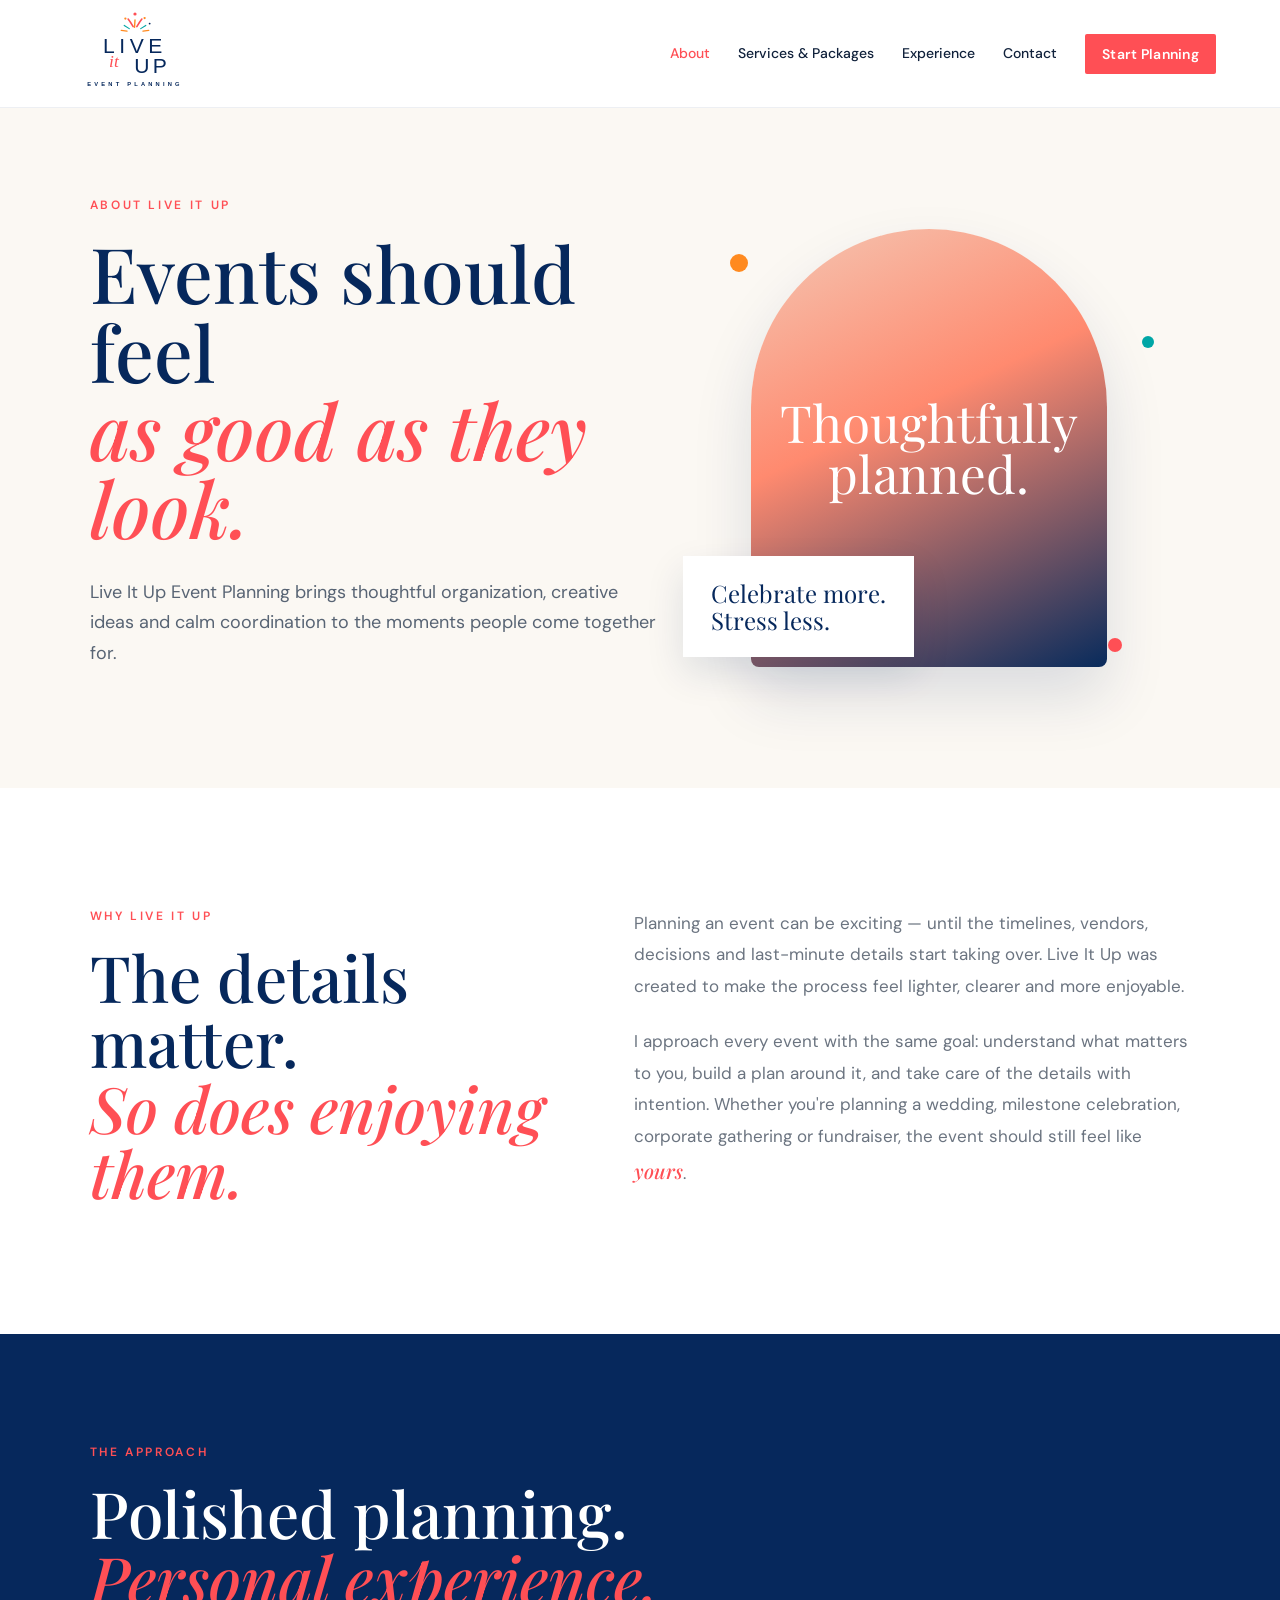
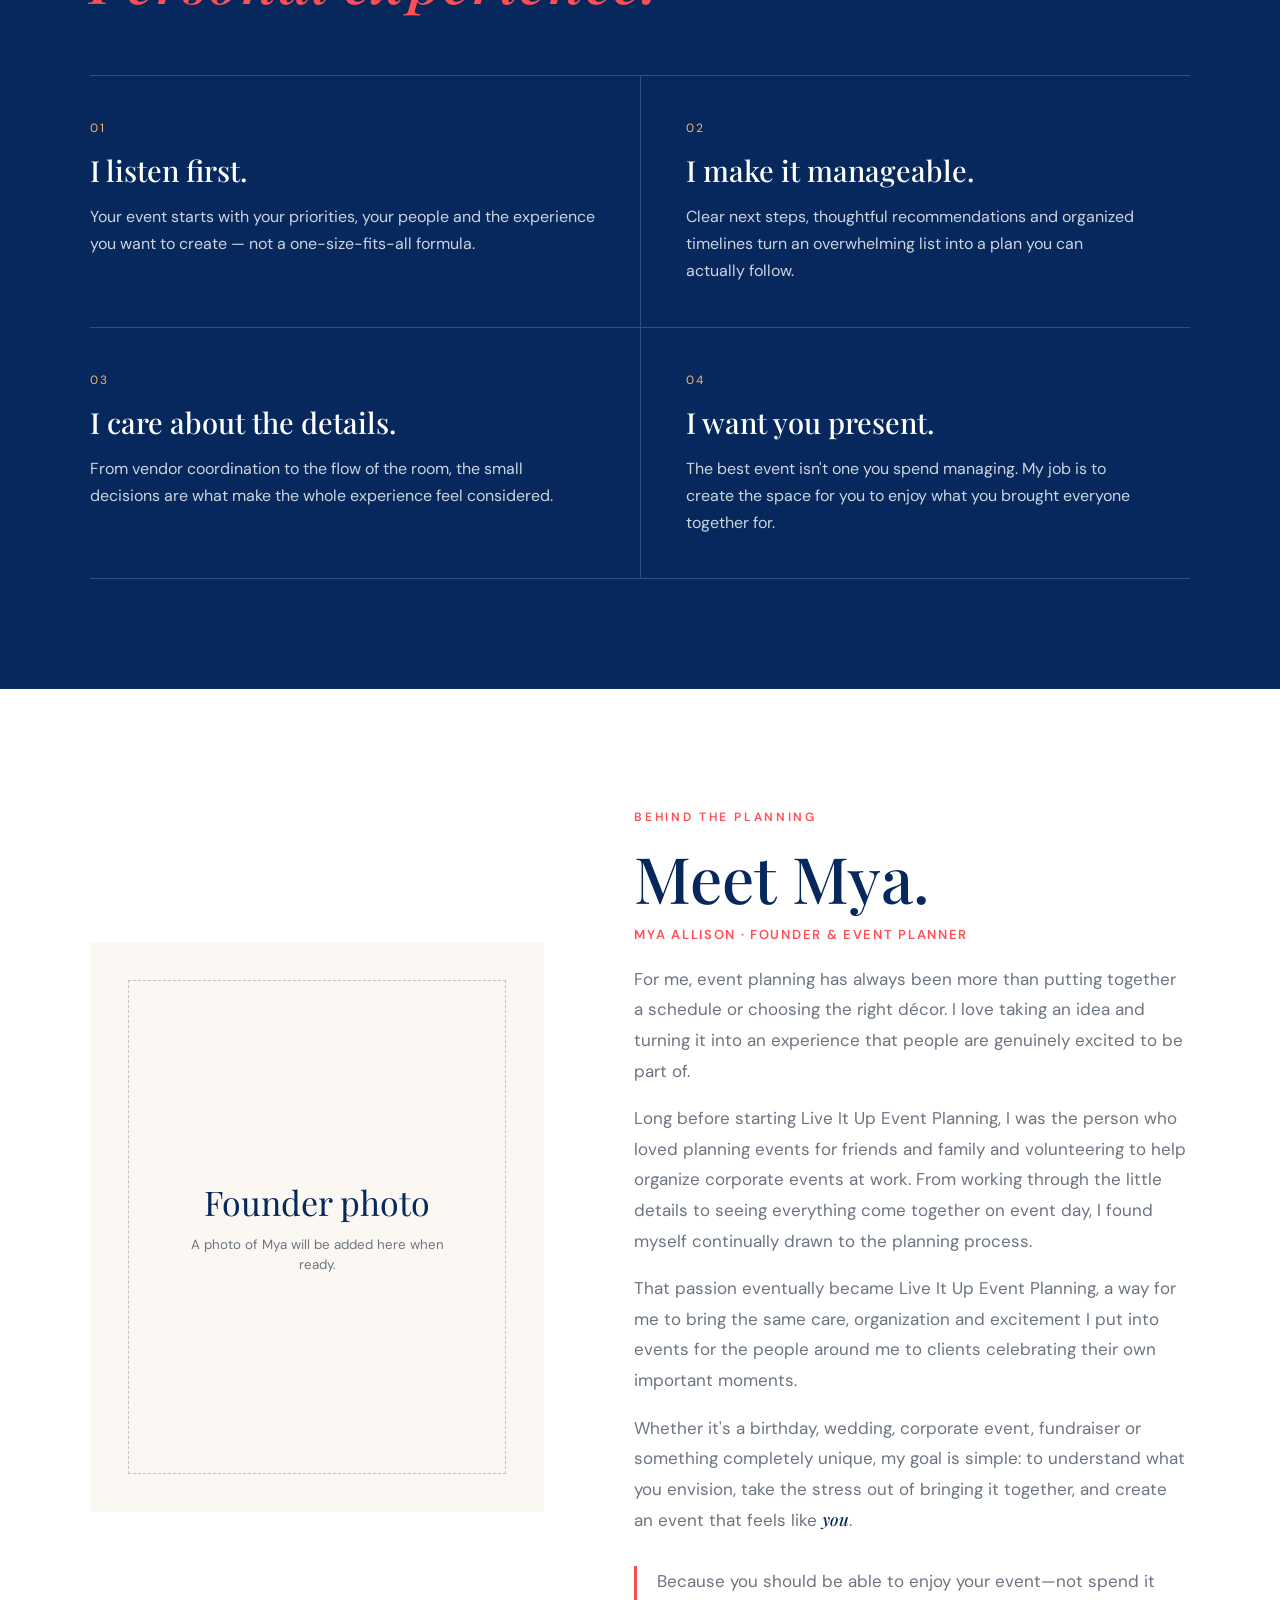
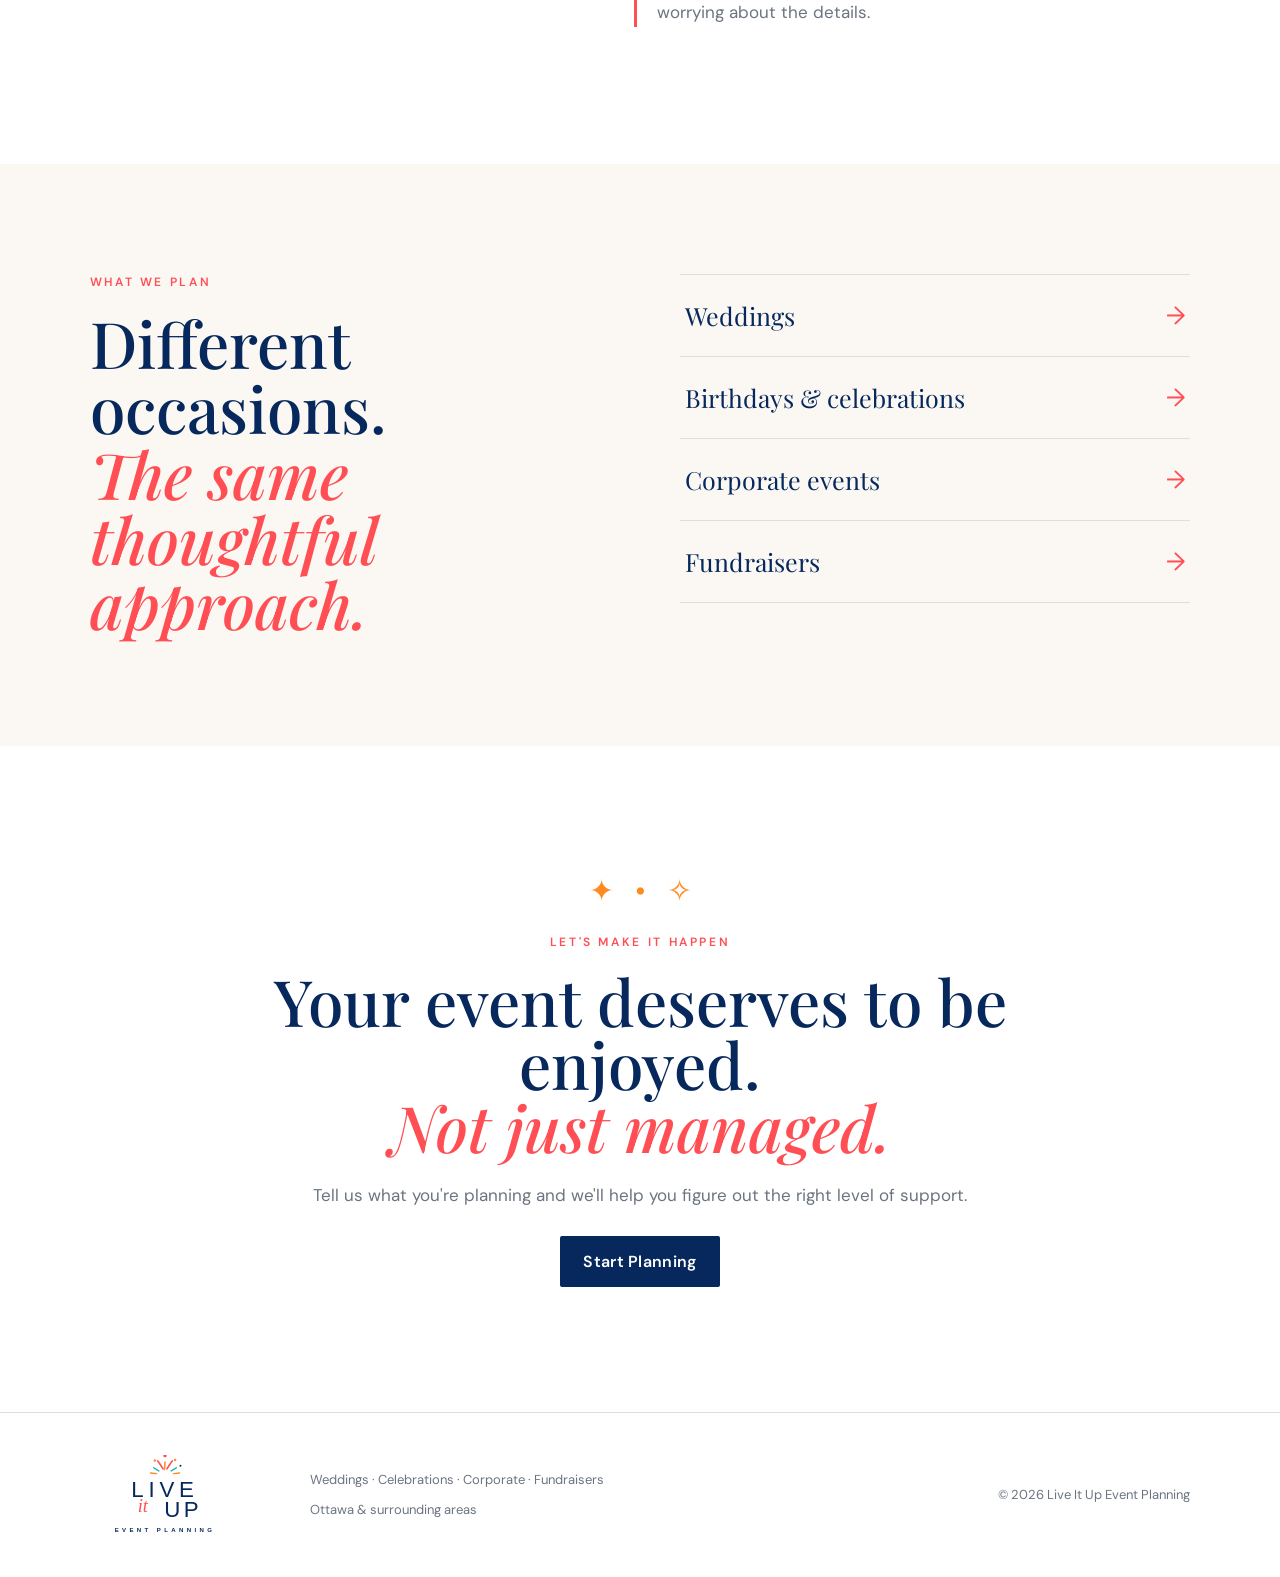
==== about.html @ 87035028 "Add Google Analytics tracking to about.html" ====
<!doctype html><html lang="en"><head><meta charset="utf-8"><meta name="viewport" content="width=device-width,initial-scale=1"><meta name="description" content="Meet Mya Allison, founder and event planner behind Live It Up Event Planning in Ottawa."><title>About | Live It Up Event Planning</title>
<link rel="canonical" href="https://liveitupeventplanning.com/about.html">
<link rel="icon" type="image/svg+xml" href="assets/live-it-up-logo.svg">
<meta property="og:type" content="website">
<meta property="og:site_name" content="Live It Up Event Planning">
<meta property="og:title" content="About | Live It Up Event Planning">
<meta property="og:description" content="Meet Mya Allison, founder and event planner behind Live It Up Event Planning in Ottawa.">
<meta property="og:url" content="https://liveitupeventplanning.com/about.html">
<meta name="twitter:card" content="summary">
<meta name="twitter:title" content="About | Live It Up Event Planning">
<meta name="twitter:description" content="Meet Mya Allison, founder and event planner behind Live It Up Event Planning in Ottawa."><link rel="preconnect" href="https://fonts.googleapis.com"><link rel="preconnect" href="https://fonts.gstatic.com" crossorigin><link href="https://fonts.googleapis.com/css2?family=DM+Sans:wght@400;500;600&family=Playfair+Display:ital,wght@0,500;1,500&display=swap" rel="stylesheet"><link rel="stylesheet" href="styles.css"><!-- Google tag (gtag.js) -->
<script async src="https://www.googletagmanager.com/gtag/js?id=G-T6B1G8ELNJ"></script>
<script>
  window.dataLayer = window.dataLayer || [];
  function gtag(){dataLayer.push(arguments);}
  gtag('js', new Date());
  gtag('config', 'G-T6B1G8ELNJ');
</script>
</head><body>
<header class="site-header"><a class="brand" href="index.html" aria-label="Live It Up home"><img src="assets/live-it-up-logo.svg" alt="Live It Up Event Planning"></a><button class="menu-toggle" aria-expanded="false" aria-controls="site-nav">Menu</button><nav id="site-nav" class="site-nav" aria-label="Primary navigation"><a class="active" href="about.html">About</a><a href="services.html">Services &amp; Packages</a><a href="experience.html">Experience</a><a href="contact.html">Contact</a><a class="button button-small" href="contact.html">Start Planning</a></nav></header>
<main><section class="about-hero"><div class="about-hero-copy reveal"><p class="eyebrow">About Live It Up</p><h1>Events should feel<br><em>as good as they look.</em></h1><p class="lede">Live It Up Event Planning brings thoughtful organization, creative ideas and calm coordination to the moments people come together for.</p></div><div class="about-hero-art reveal" aria-hidden="true"><div class="about-arch"><span>Thoughtfully<br>planned.</span></div><div class="about-tag">Celebrate more.<br>Stress less.</div><span class="about-dot a"></span><span class="about-dot b"></span><span class="about-dot c"></span></div></section>
<section class="about-story"><div><p class="eyebrow">Why Live It Up</p><h2>The details matter.<br><em>So does enjoying them.</em></h2></div><div class="story-copy"><p>Planning an event can be exciting — until the timelines, vendors, decisions and last-minute details start taking over. Live It Up was created to make the process feel lighter, clearer and more enjoyable.</p><p>I approach every event with the same goal: understand what matters to you, build a plan around it, and take care of the details with intention. Whether you're planning a wedding, milestone celebration, corporate gathering or fundraiser, the event should still feel like <em>yours</em>.</p></div></section>
<section class="values"><div class="values-head"><p class="eyebrow">The approach</p><h2>Polished planning.<br><em>Personal experience.</em></h2></div><div class="value-grid"><article><span>01</span><h3>I listen first.</h3><p>Your event starts with your priorities, your people and the experience you want to create — not a one-size-fits-all formula.</p></article><article><span>02</span><h3>I make it manageable.</h3><p>Clear next steps, thoughtful recommendations and organized timelines turn an overwhelming list into a plan you can actually follow.</p></article><article><span>03</span><h3>I care about the details.</h3><p>From vendor coordination to the flow of the room, the small decisions are what make the whole experience feel considered.</p></article><article><span>04</span><h3>I want you present.</h3><p>The best event isn't one you spend managing. My job is to create the space for you to enjoy what you brought everyone together for.</p></article></div></section>
<section class="about-founder"><div class="founder-photo"><div><span>Founder photo</span><small>A photo of Mya will be added here when ready.</small></div></div><div class="founder-copy"><p class="eyebrow">Behind the planning</p><h2>Meet Mya.</h2><p class="founder-role">Mya Allison · Founder &amp; Event Planner</p><p>For me, event planning has always been more than putting together a schedule or choosing the right décor. I love taking an idea and turning it into an experience that people are genuinely excited to be part of.</p><p>Long before starting Live It Up Event Planning, I was the person who loved planning events for friends and family and volunteering to help organize corporate events at work. From working through the little details to seeing everything come together on event day, I found myself continually drawn to the planning process.</p><p>That passion eventually became Live It Up Event Planning, a way for me to bring the same care, organization and excitement I put into events for the people around me to clients celebrating their own important moments.</p><p>Whether it's a birthday, wedding, corporate event, fundraiser or something completely unique, my goal is simple: to understand what you envision, take the stress out of bringing it together, and create an event that feels like <em>you</em>.</p><p class="founder-note">Because you should be able to enjoy your event—not spend it worrying about the details.</p></div></section>
<section class="about-fit"><div><p class="eyebrow">What we plan</p><h2>Different occasions.<br><em>The same thoughtful approach.</em></h2></div><div class="fit-list"><a href="services.html"><span>Weddings</span><b>→</b></a><a href="services.html"><span>Birthdays & celebrations</span><b>→</b></a><a href="services.html"><span>Corporate events</span><b>→</b></a><a href="services.html"><span>Fundraisers</span><b>→</b></a></div></section>
<section class="cta"><div class="confetti" aria-hidden="true">✦ &nbsp; • &nbsp; ✧</div><p class="eyebrow">Let's make it happen</p><h2>Your event deserves to be enjoyed.<br><em>Not just managed.</em></h2><p>Tell us what you're planning and we'll help you figure out the right level of support.</p><a class="button button-light" href="contact.html">Start Planning</a></section></main>
<footer><img src="assets/live-it-up-logo.svg" alt="Live It Up Event Planning"><div><p>Weddings · Celebrations · Corporate · Fundraisers</p><p>Ottawa &amp; surrounding areas</p></div><p>© <span id="year"></span> Live It Up Event Planning</p></footer><script src="script.js"></script></body></html>
---- styles.css ----
:root{--navy:#06285c;--coral:#ff4f55;--orange:#ff8a1f;--teal:#00a6a6;--cream:#fbf8f3;--ink:#10213b;--muted:#6b7480;--line:#dedfdc}*{box-sizing:border-box}html{scroll-behavior:smooth}body{margin:0;font-family:'DM Sans',sans-serif;color:var(--ink);background:#fff}a{color:inherit;text-decoration:none}.site-header{height:108px;display:flex;align-items:center;justify-content:space-between;padding:14px clamp(24px,5vw,78px);position:sticky;top:0;background:rgba(255,255,255,.94);backdrop-filter:blur(12px);z-index:20;border-bottom:1px solid rgba(6,40,92,.07)}.brand img{width:142px;height:78px;object-fit:cover;object-position:center}.site-nav{display:flex;gap:28px;align-items:center;font-size:14px;font-weight:500}.site-nav>a:not(.button):after,.text-link:after{content:"";display:block;height:1px;background:var(--coral);transform:scaleX(0);transform-origin:left;transition:.25s}.site-nav>a:hover:after,.text-link:hover:after{transform:scaleX(1)}.menu-toggle{display:none;background:none;border:0;font:inherit;color:var(--navy)}.button{display:inline-block;background:var(--coral);color:#fff;padding:15px 23px;border-radius:2px;font-weight:600;letter-spacing:.02em;transition:.2s}.button:hover{transform:translateY(-2px);box-shadow:0 8px 22px rgba(255,79,85,.22)}.button-small{padding:11px 17px}.hero{min-height:720px;background:var(--cream);display:grid;grid-template-columns:1.02fr .98fr;align-items:center;padding:70px clamp(24px,7vw,110px);overflow:hidden}.eyebrow{text-transform:uppercase;letter-spacing:.22em;font-size:12px;font-weight:600;color:var(--coral);margin:0 0 20px}.hero h1,.intro h2,.section-heading h2,.process h2,.cta h2{font-family:'Playfair Display',serif;color:var(--navy);font-weight:500;line-height:.98;margin:0}.hero h1{font-size:clamp(55px,6vw,92px)}em{font-weight:500;color:var(--coral)}.lede{font-size:18px;line-height:1.7;max-width:570px;color:#586474;margin:30px 0}.actions{display:flex;align-items:center;gap:28px}.text-link{font-weight:600;color:var(--navy)}.hero-art{height:560px;position:relative}.photo-card{position:absolute;border-radius:180px 180px 10px 10px;box-shadow:0 30px 60px rgba(6,40,92,.14);overflow:hidden;background-size:cover;background-position:center}.photo-card:before{content:"";position:absolute;inset:0;background:linear-gradient(180deg,transparent 55%,rgba(4,25,55,.72))}.photo-card span{position:absolute;bottom:26px;left:30px;color:#fff;font-family:'Playfair Display',serif;font-size:25px;z-index:1}.photo-one{width:56%;height:82%;right:2%;top:2%;background:linear-gradient(145deg,#f1d4c6,#c89e91 45%,#17385f)}.photo-two{width:45%;height:63%;left:2%;bottom:1%;background:linear-gradient(145deg,#ffd1bd,#f58a69 48%,#082b5c)}.spark{position:absolute;border-radius:50%}.spark-a{width:14px;height:14px;background:var(--orange);left:15%;top:10%}.spark-b{width:9px;height:9px;background:var(--teal);right:4%;top:35%}.spark-c{width:12px;height:12px;background:var(--coral);left:43%;bottom:5%}.intro{text-align:center;padding:120px 24px;max-width:900px;margin:auto}.intro h2,.section-heading h2,.process h2,.cta h2{font-size:clamp(42px,5vw,67px)}.intro>p:last-child{max-width:690px;margin:28px auto 0;line-height:1.8;color:var(--muted);font-size:17px}.event-types{display:grid;grid-template-columns:repeat(4,1fr);min-height:440px}.event-card{position:relative;padding:32px;display:flex;align-items:flex-end;color:#fff;overflow:hidden}.event-card:before{content:"";position:absolute;inset:0;background:linear-gradient(180deg,transparent 25%,rgba(5,30,64,.82))}.event-card>div{position:relative;z-index:1}.event-card span{font-size:12px;letter-spacing:.2em}.event-card h3{font-family:'Playfair Display',serif;font-size:34px;margin:10px 0}.event-card p{line-height:1.5;margin:0;color:#edf1f7}.wedding{background:linear-gradient(140deg,#cdbab1,#866d68)}.celebration{background:linear-gradient(140deg,#eeb98f,#b85d55)}.corporate{background:linear-gradient(140deg,#7c94a6,#14375e)}.fundraiser{background:linear-gradient(140deg,#a7b9a6,#496b67)}.services{padding:120px clamp(24px,7vw,110px)}.section-heading{display:grid;grid-template-columns:1.2fr .8fr;gap:70px;align-items:end;margin-bottom:65px}.section-heading>p{line-height:1.8;color:var(--muted);max-width:460px}.service-grid{display:grid;grid-template-columns:repeat(2,1fr);border-top:1px solid var(--line)}.service-grid article{padding:45px 40px 45px 0;border-bottom:1px solid var(--line)}.service-grid article:nth-child(even){padding-left:40px;border-left:1px solid var(--line)}.number{color:var(--coral);font-size:12px;letter-spacing:.18em}.service-grid h3,.process h3{font-family:'Playfair Display',serif;color:var(--navy);font-size:30px;margin:15px 0}.service-grid p{color:var(--muted);line-height:1.7;max-width:530px}.service-grid .price{color:var(--navy);font-weight:600;margin-top:22px}.process{background:var(--navy);color:#fff;padding:110px clamp(24px,7vw,110px);display:grid;grid-template-columns:.9fr 1.1fr;gap:90px}.process h2{color:#fff}.process ol{list-style:none;margin:0;padding:0}.process li{display:grid;grid-template-columns:60px 1fr;gap:20px;padding:27px 0;border-bottom:1px solid rgba(255,255,255,.18)}.process li>span{color:#ffb267;font-size:12px;letter-spacing:.16em}.process h3{color:#fff;margin:0 0 8px;font-size:25px}.process li p{margin:0;color:#cbd4df;line-height:1.6}.cta{text-align:center;padding:125px 24px;background:#fff}.cta h2{max-width:900px;margin:auto}.cta>p:not(.eyebrow){color:var(--muted);font-size:17px;margin:25px auto 30px}.confetti{font-size:30px;color:var(--orange);margin-bottom:24px}.cta small{display:block;margin-top:18px;color:#9298a0}.button-light{background:var(--navy)}footer{border-top:1px solid var(--line);padding:42px clamp(24px,7vw,110px);display:grid;grid-template-columns:180px 1fr auto;gap:40px;align-items:center;font-size:13px;color:var(--muted)}footer img{width:150px;height:80px;object-fit:cover}.reveal{animation:rise .8s ease both}@keyframes rise{from{opacity:0;transform:translateY(18px)}to{opacity:1;transform:none}}@media(max-width:900px){.site-header{height:90px}.brand img{width:120px;height:65px}.menu-toggle{display:block}.site-nav{display:none;position:absolute;top:90px;left:0;right:0;background:#fff;padding:25px;flex-direction:column;align-items:flex-start;border-bottom:1px solid var(--line)}.site-nav.open{display:flex}.hero{grid-template-columns:1fr;padding-top:55px}.hero-art{height:430px;margin-top:50px}.event-types{grid-template-columns:1fr 1fr}.event-card{min-height:350px}.section-heading,.process{grid-template-columns:1fr}.service-grid{grid-template-columns:1fr}.service-grid article:nth-child(even){padding-left:0;border-left:0}.process{gap:55px}footer{grid-template-columns:1fr;text-align:center}footer img{margin:auto}}@media(max-width:560px){.hero{min-height:auto}.hero h1{font-size:52px}.actions{align-items:flex-start;flex-direction:column}.hero-art{height:360px}.event-types{grid-template-columns:1fr}.event-card{min-height:320px}.intro,.services,.process,.cta{padding-top:85px;padding-bottom:85px}.service-grid article{padding-right:0}.section-heading{gap:25px}}
.site-nav .active{color:var(--coral)}.services-more{text-align:center;margin-top:48px}.page-hero{min-height:620px;background:var(--cream);display:grid;grid-template-columns:1.1fr .9fr;align-items:center;padding:80px clamp(24px,7vw,110px);overflow:hidden}.page-hero h1,.package-intro h2,.package-body h2,.package-note h2{font-family:'Playfair Display',serif;color:var(--navy);font-weight:500;line-height:1.02;margin:0}.page-hero h1{font-size:clamp(52px,6vw,86px)}.package-orbit{width:min(410px,80vw);aspect-ratio:1;border:1px solid rgba(6,40,92,.18);border-radius:50%;margin:auto;position:relative;display:grid;place-items:center}.orbit-main{font-family:'Playfair Display',serif;font-size:54px;line-height:.75;color:var(--navy);text-align:center;letter-spacing:-.06em}.orbit-ring{position:absolute;inset:14%;border:1px dashed rgba(6,40,92,.18);border-radius:50%}.orbit-dot{position:absolute;border-radius:50%}.dot-one{width:34px;height:34px;background:var(--coral);top:8%;right:24%}.dot-two{width:22px;height:22px;background:var(--orange);bottom:16%;left:10%}.dot-three{width:18px;height:18px;background:var(--teal);right:5%;bottom:30%}.package-intro{text-align:center;padding:110px 24px;max-width:970px;margin:auto}.package-intro h2,.package-note h2{font-size:clamp(40px,5vw,64px)}.package-intro>p:last-child,.package-note>p:last-child{max-width:690px;margin:28px auto 0;color:var(--muted);line-height:1.8;font-size:17px}.package-list{border-top:1px solid var(--line)}.package-card{display:grid;grid-template-columns:minmax(180px,.28fr) 1fr;padding:80px clamp(24px,7vw,110px);border-bottom:1px solid var(--line);gap:60px}.package-meta{padding-top:5px}.package-meta span{font-family:'Playfair Display',serif;color:var(--coral);font-size:50px}.package-meta p{color:var(--muted);font-size:13px;letter-spacing:.08em;text-transform:uppercase}.package-body h2{font-size:clamp(38px,4.2vw,60px);max-width:850px}.package-lede{max-width:760px;font-size:17px;line-height:1.8;color:var(--muted);margin:25px 0 40px}.package-details{display:grid;grid-template-columns:1fr 260px;gap:70px;align-items:end}.package-details h3{font-family:'Playfair Display',serif;color:var(--navy);font-size:22px;margin:0 0 15px}.package-details ul{list-style:none;padding:0;margin:0;columns:2;column-gap:45px}.package-details li{break-inside:avoid;padding:8px 0 8px 20px;position:relative;color:#586474;line-height:1.5}.package-details li:before{content:'•';position:absolute;left:0;color:var(--coral)}.package-price{border-left:1px solid var(--line);padding-left:35px}.package-price p{margin:0 0 3px;color:var(--muted);font-size:13px;text-transform:uppercase;letter-spacing:.12em}.package-price strong{display:block;font-family:'Playfair Display',serif;color:var(--navy);font-size:52px;font-weight:500;margin-bottom:18px}.package-price .quote{font-size:35px}.package-card.featured{background:var(--cream)}.package-card.full-service{background:var(--navy);color:#fff}.full-service .package-body h2,.full-service .package-details h3,.full-service .package-price strong{color:#fff}.full-service .package-lede,.full-service .package-details li,.full-service .package-price p{color:#cbd4df}.full-service .package-price{border-color:rgba(255,255,255,.22)}.full-service .text-link{color:#fff}.package-card.custom{background:#f7faf9}.package-note{text-align:center;padding:110px 24px;background:var(--cream)}
@media(max-width:900px){.page-hero{grid-template-columns:1fr;gap:60px}.package-orbit{width:min(340px,75vw)}.package-card{grid-template-columns:1fr;gap:25px}.package-meta{display:flex;gap:20px;align-items:center}.package-meta span{font-size:38px}.package-details{grid-template-columns:1fr;gap:35px}.package-price{border-left:0;border-top:1px solid var(--line);padding:25px 0 0}.full-service .package-price{border-color:rgba(255,255,255,.22)}}@media(max-width:560px){.page-hero{padding-top:60px;padding-bottom:70px}.package-orbit{width:260px}.orbit-main{font-size:42px}.package-intro,.package-note{padding-top:80px;padding-bottom:80px}.package-card{padding-top:65px;padding-bottom:65px}.package-details ul{columns:1}.package-price strong{font-size:46px}}

/* About page */
.about-hero{min-height:680px;background:var(--cream);display:grid;grid-template-columns:1.05fr .95fr;align-items:center;padding:75px clamp(24px,7vw,110px);overflow:hidden}.about-hero h1,.about-story h2,.values h2,.about-founder h2,.about-fit h2{font-family:'Playfair Display',serif;color:var(--navy);font-weight:500;line-height:1.02;margin:0}.about-hero h1{font-size:clamp(52px,6vw,88px)}.about-hero-art{height:510px;position:relative;display:grid;place-items:center}.about-arch{width:68%;height:86%;border-radius:180px 180px 8px 8px;background:linear-gradient(155deg,#f4c7b4 0%,#ff8a6f 42%,#082b5c 100%);box-shadow:0 30px 60px rgba(6,40,92,.13);display:grid;place-items:center;text-align:center}.about-arch span{font-family:'Playfair Display',serif;font-size:clamp(34px,4vw,54px);line-height:1;color:#fff}.about-tag{position:absolute;left:3%;bottom:9%;background:#fff;padding:24px 28px;font-family:'Playfair Display',serif;color:var(--navy);font-size:24px;line-height:1.1;box-shadow:0 16px 38px rgba(6,40,92,.12)}.about-dot{position:absolute;border-radius:50%}.about-dot.a{width:18px;height:18px;background:var(--orange);top:12%;left:12%}.about-dot.b{width:12px;height:12px;background:var(--teal);right:7%;top:28%}.about-dot.c{width:14px;height:14px;background:var(--coral);right:13%;bottom:10%}.about-story{padding:120px clamp(24px,7vw,110px);display:grid;grid-template-columns:.9fr 1.1fr;gap:90px}.about-story h2,.values h2,.about-founder h2,.about-fit h2{font-size:clamp(40px,5vw,64px)}.story-copy{font-size:17px;line-height:1.85;color:var(--muted);max-width:690px}.story-copy p{margin:0 0 24px}.story-copy em{font-family:'Playfair Display',serif;font-size:20px}.values{background:var(--navy);color:#fff;padding:110px clamp(24px,7vw,110px)}.values h2{color:#fff}.values-head{max-width:720px;margin-bottom:65px}.value-grid{display:grid;grid-template-columns:repeat(2,1fr);border-top:1px solid rgba(255,255,255,.18)}.value-grid article{padding:40px 45px 42px 0;border-bottom:1px solid rgba(255,255,255,.18)}.value-grid article:nth-child(even){padding-left:45px;border-left:1px solid rgba(255,255,255,.18)}.value-grid span{font-size:12px;letter-spacing:.18em;color:#ffb267}.value-grid h3{font-family:'Playfair Display',serif;font-weight:500;font-size:29px;margin:14px 0;color:#fff}.value-grid p{color:#cbd4df;line-height:1.7;margin:0;max-width:520px}.about-founder{padding:120px clamp(24px,7vw,110px);display:grid;grid-template-columns:.9fr 1.1fr;gap:90px;align-items:center}.founder-photo{min-height:570px;background:var(--cream);padding:38px;display:grid;place-items:center}.founder-photo>div{width:100%;height:100%;min-height:494px;border:1px dashed rgba(6,40,92,.25);display:flex;flex-direction:column;align-items:center;justify-content:center;text-align:center;color:var(--navy);gap:10px}.founder-photo span{font-family:'Playfair Display',serif;font-size:34px}.founder-photo small{color:var(--muted);max-width:260px;line-height:1.5}.founder-copy>p:not(.eyebrow){color:var(--muted);line-height:1.8;font-size:17px;max-width:650px}.founder-note{border-left:3px solid var(--coral);padding-left:20px;margin-top:30px}.about-fit{background:var(--cream);padding:110px clamp(24px,7vw,110px);display:grid;grid-template-columns:1fr 1fr;gap:80px;align-items:start}.fit-list{border-top:1px solid var(--line)}.fit-list a{display:flex;justify-content:space-between;align-items:center;padding:24px 5px;border-bottom:1px solid var(--line);font-family:'Playfair Display',serif;color:var(--navy);font-size:25px;transition:.2s}.fit-list a b{font-family:'DM Sans',sans-serif;color:var(--coral);font-weight:400}.fit-list a:hover{padding-left:12px}.fit-list a:hover b{transform:translateX(4px)}
@media(max-width:900px){.about-hero,.about-story,.about-founder,.about-fit{grid-template-columns:1fr}.about-hero{gap:45px}.about-hero-art{height:430px}.about-story,.about-founder,.about-fit{gap:50px}.value-grid{grid-template-columns:1fr}.value-grid article:nth-child(even){padding-left:0;border-left:0}.founder-photo{min-height:460px}.founder-photo>div{min-height:380px}}
@media(max-width:560px){.about-hero{padding-top:60px;padding-bottom:70px}.about-hero-art{height:350px}.about-arch{width:78%}.about-tag{padding:18px 20px;font-size:20px}.about-story,.values,.about-founder,.about-fit{padding-top:80px;padding-bottom:80px}.value-grid article{padding-right:0}.founder-photo{min-height:360px;padding:22px}.founder-photo>div{min-height:310px}}

/* Contact page */
.contact-hero{min-height:650px;background:var(--cream);display:grid;grid-template-columns:1.05fr .95fr;align-items:center;padding:75px clamp(24px,7vw,110px);overflow:hidden}.contact-hero h1,.contact-info h2,.contact-next h2,.contact-faq h2{font-family:'Playfair Display',serif;color:var(--navy);font-weight:500;line-height:1.02;margin:0}.contact-hero h1{font-size:clamp(52px,6vw,88px)}.contact-hero-art{height:480px;display:grid;place-items:center;position:relative}.contact-orbit{width:min(390px,80vw);aspect-ratio:1;border:1px solid rgba(6,40,92,.18);border-radius:50%;display:flex;flex-direction:column;align-items:center;justify-content:center;text-align:center;position:relative}.contact-orbit:after{content:'';position:absolute;inset:14%;border:1px dashed rgba(6,40,92,.18);border-radius:50%}.contact-orbit span{font-size:12px;text-transform:uppercase;letter-spacing:.18em;color:var(--coral);z-index:1}.contact-orbit b{font-weight:400;color:var(--orange);font-size:30px;margin:8px;z-index:1}.contact-orbit strong{font-family:'Playfair Display',serif;color:var(--navy);font-size:42px;font-weight:500;line-height:1;z-index:1}.contact-spark{position:absolute;border-radius:50%}.contact-spark.s1{width:30px;height:30px;background:var(--coral);top:10%;right:18%}.contact-spark.s2{width:18px;height:18px;background:var(--orange);bottom:14%;left:12%}.contact-spark.s3{width:14px;height:14px;background:var(--teal);right:5%;bottom:30%}.contact-main{padding:120px clamp(24px,7vw,110px);display:grid;grid-template-columns:.78fr 1.22fr;gap:90px;align-items:start}.contact-info{position:sticky;top:145px}.contact-info h2,.contact-faq h2{font-size:clamp(40px,5vw,64px)}.contact-info>p:not(.eyebrow){color:var(--muted);font-size:17px;line-height:1.8;max-width:480px}.contact-facts{margin-top:48px;border-top:1px solid var(--line)}.contact-facts>div{display:grid;grid-template-columns:40px 1fr;gap:18px;padding:20px 0;border-bottom:1px solid var(--line)}.contact-facts span{color:var(--coral);font-size:12px;letter-spacing:.12em;padding-top:4px}.contact-facts small{display:block;color:var(--muted);text-transform:uppercase;letter-spacing:.12em;font-size:10px;margin-bottom:5px}.contact-facts p,.contact-facts a{margin:0;color:var(--navy);font-size:14px;line-height:1.5;overflow-wrap:anywhere}.inquiry-form{background:var(--cream);padding:52px}.form-row{display:grid;grid-template-columns:1fr 1fr;gap:24px}.inquiry-form label{display:block;color:var(--navy);font-size:13px;font-weight:600;margin-bottom:25px}.inquiry-form label small{font-weight:400;color:var(--muted);margin-left:5px}.inquiry-form input,.inquiry-form select,.inquiry-form textarea{width:100%;margin-top:9px;border:1px solid #d6d9dc;background:#fff;color:var(--ink);font:inherit;font-size:14px;padding:15px 16px;border-radius:0;outline:none;transition:border-color .2s,box-shadow .2s}.inquiry-form input:focus,.inquiry-form select:focus,.inquiry-form textarea:focus{border-color:var(--navy);box-shadow:0 0 0 2px rgba(6,40,92,.06)}.inquiry-form textarea{resize:vertical;min-height:150px}.form-submit{display:flex;gap:24px;align-items:center;margin-top:8px}.form-submit p{font-size:11px;line-height:1.5;color:var(--muted);margin:0;max-width:380px}.form-status{display:none;text-align:center;padding:55px 30px}.form-status.show{display:block}.form-status span{color:var(--coral);font-size:28px}.form-status h3{font-family:'Playfair Display',serif;color:var(--navy);font-size:34px;font-weight:500;margin:14px 0}.form-status p{color:var(--muted);line-height:1.7;max-width:520px;margin:auto}.inquiry-form.submitted>label,.inquiry-form.submitted>.form-row,.inquiry-form.submitted>.form-submit{display:none}.contact-next{background:var(--navy);color:#fff;padding:105px clamp(24px,7vw,110px)}.contact-next>.eyebrow{color:#ffb267}.next-grid{display:grid;grid-template-columns:repeat(3,1fr);margin-top:40px;border-top:1px solid rgba(255,255,255,.18)}.next-grid article{padding:38px 42px 10px 0}.next-grid article+article{border-left:1px solid rgba(255,255,255,.18);padding-left:42px}.next-grid span{font-size:12px;letter-spacing:.16em;color:#ffb267}.next-grid h3{font-family:'Playfair Display',serif;font-size:28px;font-weight:500;margin:13px 0;color:#fff}.next-grid p{color:#cbd4df;line-height:1.7}.contact-faq{padding:115px clamp(24px,7vw,110px);display:grid;grid-template-columns:.7fr 1.3fr;gap:90px}.faq-list{border-top:1px solid var(--line)}.faq-list details{border-bottom:1px solid var(--line)}.faq-list summary{list-style:none;cursor:pointer;display:flex;justify-content:space-between;gap:20px;padding:25px 0;color:var(--navy);font-family:'Playfair Display',serif;font-size:22px}.faq-list summary::-webkit-details-marker{display:none}.faq-list summary span{font-family:'DM Sans',sans-serif;color:var(--coral);font-weight:400}.faq-list details[open] summary span{transform:rotate(45deg)}.faq-list details p{color:var(--muted);line-height:1.75;margin:0;padding:0 45px 26px 0}.faq-list summary span{transition:transform .2s}
@media(max-width:900px){.contact-hero,.contact-main,.contact-faq{grid-template-columns:1fr}.contact-hero{gap:35px}.contact-hero-art{height:390px}.contact-main,.contact-faq{gap:55px}.contact-info{position:static}.next-grid{grid-template-columns:1fr}.next-grid article+article{border-left:0;border-top:1px solid rgba(255,255,255,.18);padding-left:0}.inquiry-form{padding:40px}}
@media(max-width:560px){.contact-hero{padding-top:60px;padding-bottom:65px}.contact-hero-art{height:320px}.contact-orbit{width:260px}.contact-orbit strong{font-size:33px}.contact-main,.contact-next,.contact-faq{padding-top:80px;padding-bottom:80px}.form-row{grid-template-columns:1fr;gap:0}.inquiry-form{padding:28px 22px}.form-submit{align-items:flex-start;flex-direction:column}.next-grid article{padding-right:0}}

/* Experience page */
.experience-hero{min-height:650px;background:var(--cream);padding:80px clamp(24px,7vw,110px);display:grid;grid-template-columns:1.05fr .95fr;align-items:center;gap:70px}.experience-hero h1,.case-study h2,.case-scope h2,.experience-lessons h2,.growing-portfolio h2{font-family:'Playfair Display',serif;color:var(--navy);font-weight:500;line-height:1.02;margin:0}.experience-hero h1{font-size:clamp(52px,6vw,88px)}.experience-mark{min-height:430px;border:1px solid rgba(6,40,92,.16);border-radius:50% 50% 8px 8px;display:flex;align-items:center;justify-content:center;flex-direction:column;gap:18px;color:var(--navy);position:relative;background:linear-gradient(160deg,rgba(255,255,255,.75),rgba(244,199,180,.35))}.experience-mark:after{content:'';position:absolute;inset:12%;border:1px dashed rgba(6,40,92,.18);border-radius:50%}.experience-mark span{font-size:12px;letter-spacing:.24em;z-index:1}.experience-mark b{font-size:25px;color:var(--coral);font-weight:400;z-index:1}.case-study{padding:120px clamp(24px,7vw,110px);display:grid;grid-template-columns:1.1fr .9fr;gap:90px;align-items:end}.case-study h2,.case-scope h2,.experience-lessons h2,.growing-portfolio h2{font-size:clamp(40px,5vw,64px)}.case-intro>p:last-child{color:var(--muted);line-height:1.75;max-width:620px;margin-top:28px}.case-stats{border-top:1px solid var(--line)}.case-stats div{padding:23px 0;border-bottom:1px solid var(--line);display:flex;align-items:baseline;justify-content:space-between;gap:20px}.case-stats strong{font-family:'Playfair Display',serif;font-size:32px;color:var(--navy);font-weight:500}.case-stats span{color:var(--muted);font-size:12px;text-transform:uppercase;letter-spacing:.12em}.case-scope{background:var(--navy);color:#fff;padding:110px clamp(24px,7vw,110px)}.case-scope h2{color:#fff}.scope-grid{display:grid;grid-template-columns:repeat(3,1fr);margin-top:60px;border-top:1px solid rgba(255,255,255,.18)}.scope-grid article{padding:36px 38px 40px 0;border-bottom:1px solid rgba(255,255,255,.18)}.scope-grid article:not(:nth-child(3n+1)){padding-left:38px;border-left:1px solid rgba(255,255,255,.18)}.scope-grid span{color:#ffb267;font-size:12px;letter-spacing:.16em}.scope-grid h3{font-family:'Playfair Display',serif;color:#fff;font-weight:500;font-size:26px;margin:14px 0}.scope-grid p{color:#cbd4df;line-height:1.7;margin:0}.experience-lessons{padding:120px clamp(24px,7vw,110px);display:grid;grid-template-columns:.9fr 1.1fr;gap:90px}.experience-lessons>div:last-child{color:var(--muted);font-size:17px;line-height:1.85;max-width:700px}.growing-portfolio{background:var(--cream);padding:110px clamp(24px,7vw,110px);text-align:center}.growing-portfolio p:not(.eyebrow){max-width:700px;margin:26px auto 34px;color:var(--muted);line-height:1.8}.founder-role{font-size:13px!important;text-transform:uppercase;letter-spacing:.13em;color:var(--coral)!important;font-weight:600}.founder-copy em{font-family:'Playfair Display',serif;color:var(--navy)}
@media(max-width:900px){.experience-hero,.case-study,.experience-lessons{grid-template-columns:1fr}.experience-hero,.case-study,.experience-lessons{gap:50px}.experience-mark{min-height:360px}.scope-grid{grid-template-columns:1fr 1fr}.scope-grid article:not(:nth-child(3n+1)){padding-left:0;border-left:0}.scope-grid article:nth-child(even){padding-left:32px;border-left:1px solid rgba(255,255,255,.18)}}
@media(max-width:560px){.experience-hero,.case-study,.case-scope,.experience-lessons,.growing-portfolio{padding-top:80px;padding-bottom:80px}.experience-mark{min-height:300px}.scope-grid{grid-template-columns:1fr}.scope-grid article,.scope-grid article:nth-child(even){padding-left:0;border-left:0}}
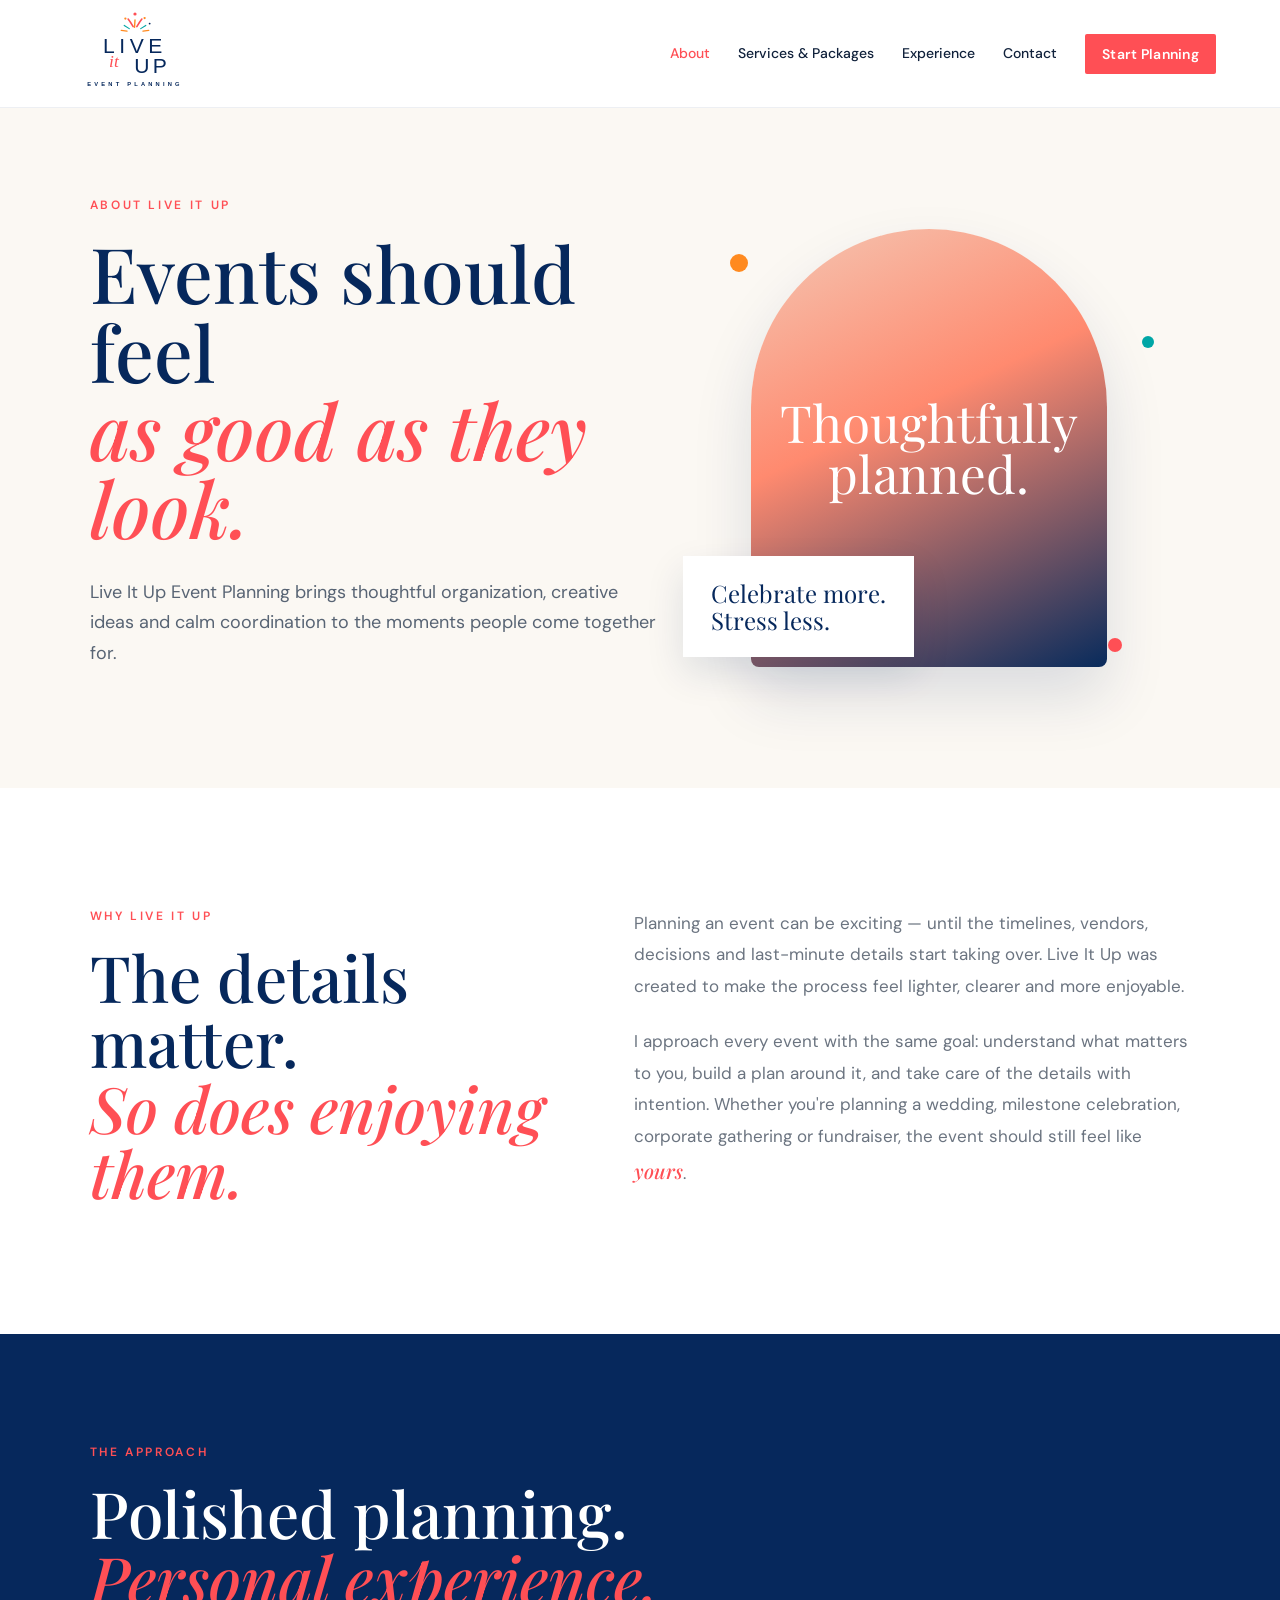
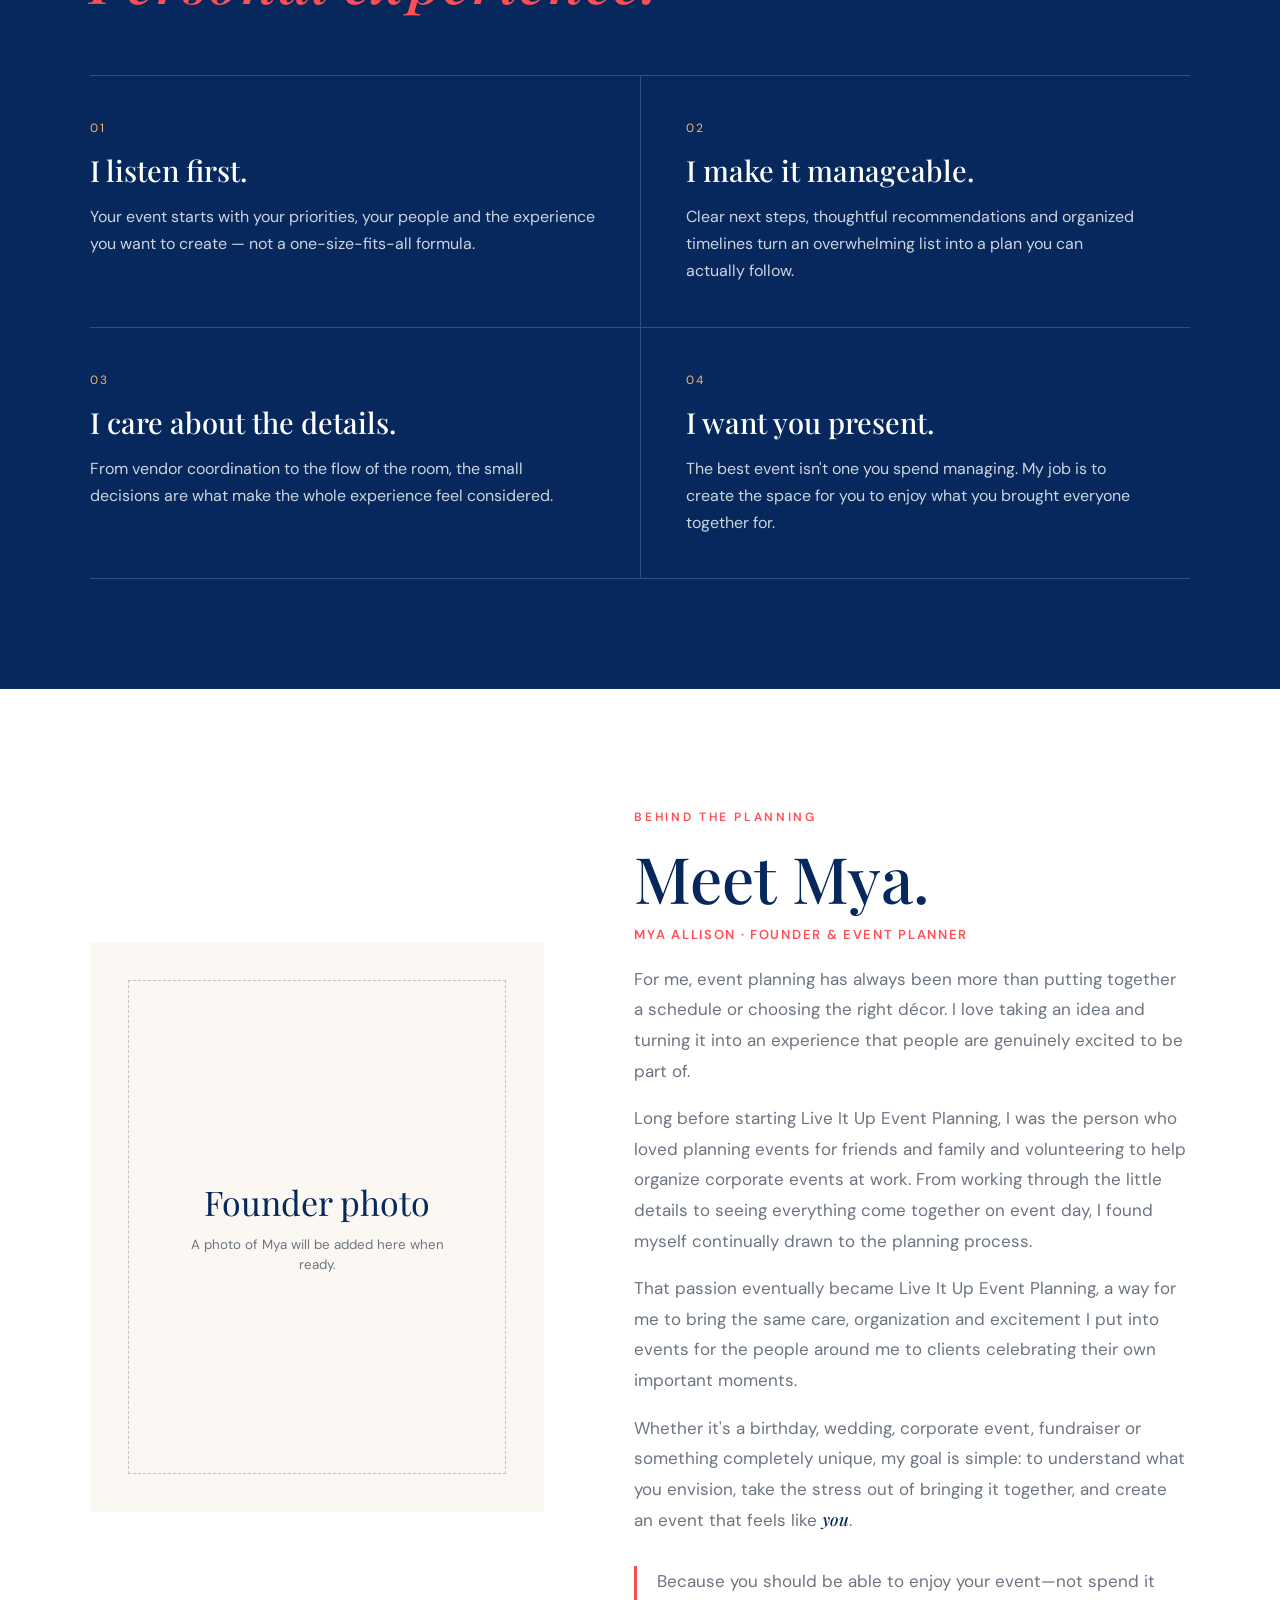
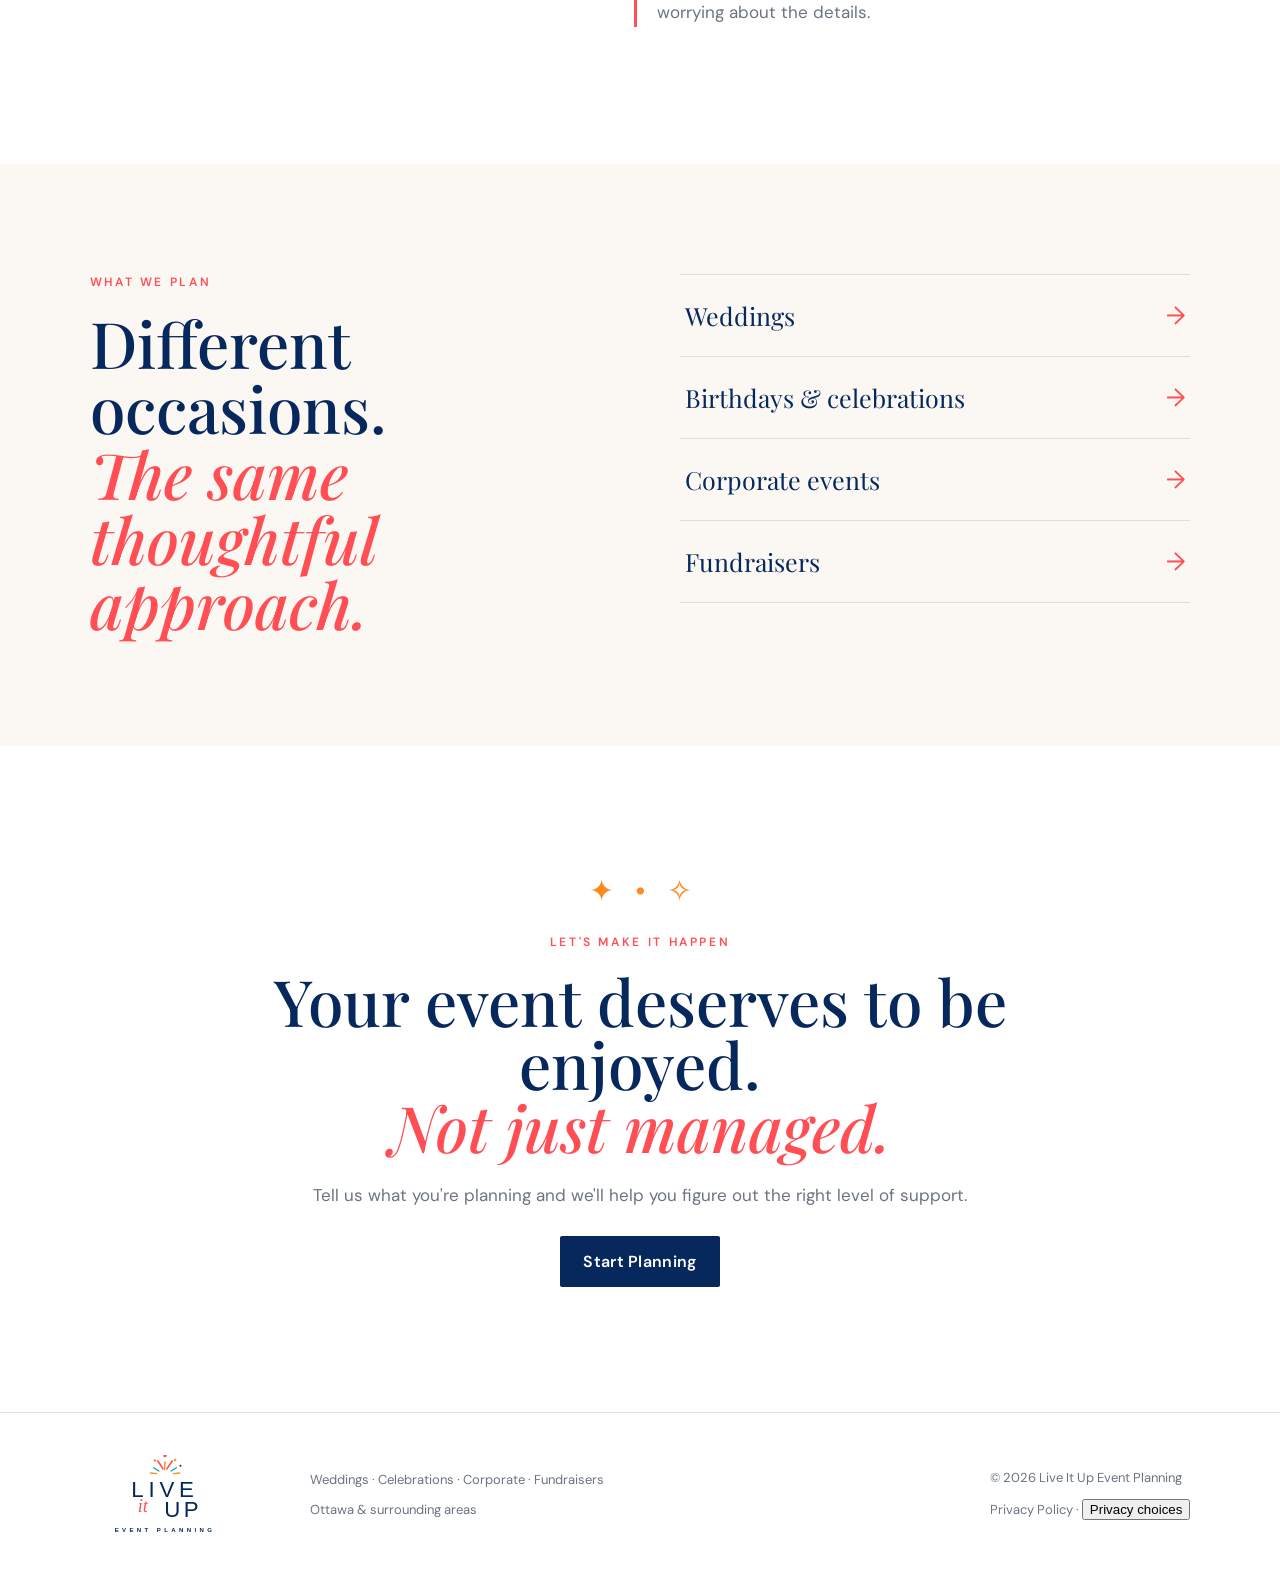
==== commit 826dd77c: "Add privacy controls and consent-aware analytics" ====
--- a/about.html
+++ b/about.html
@@ -8,14 +8,7 @@
 <meta property="og:url" content="https://liveitupeventplanning.com/about.html">
 <meta name="twitter:card" content="summary">
 <meta name="twitter:title" content="About | Live It Up Event Planning">
-<meta name="twitter:description" content="Meet Mya Allison, founder and event planner behind Live It Up Event Planning in Ottawa."><link rel="preconnect" href="https://fonts.googleapis.com"><link rel="preconnect" href="https://fonts.gstatic.com" crossorigin><link href="https://fonts.googleapis.com/css2?family=DM+Sans:wght@400;500;600&family=Playfair+Display:ital,wght@0,500;1,500&display=swap" rel="stylesheet"><link rel="stylesheet" href="styles.css"><!-- Google tag (gtag.js) -->
-<script async src="https://www.googletagmanager.com/gtag/js?id=G-T6B1G8ELNJ"></script>
-<script>
-  window.dataLayer = window.dataLayer || [];
-  function gtag(){dataLayer.push(arguments);}
-  gtag('js', new Date());
-  gtag('config', 'G-T6B1G8ELNJ');
-</script>
+<meta name="twitter:description" content="Meet Mya Allison, founder and event planner behind Live It Up Event Planning in Ottawa."><link rel="preconnect" href="https://fonts.googleapis.com"><link rel="preconnect" href="https://fonts.gstatic.com" crossorigin><link href="https://fonts.googleapis.com/css2?family=DM+Sans:wght@400;500;600&family=Playfair+Display:ital,wght@0,500;1,500&display=swap" rel="stylesheet"><link rel="stylesheet" href="styles.css">
 </head><body>
 <header class="site-header"><a class="brand" href="index.html" aria-label="Live It Up home"><img src="assets/live-it-up-logo.svg" alt="Live It Up Event Planning"></a><button class="menu-toggle" aria-expanded="false" aria-controls="site-nav">Menu</button><nav id="site-nav" class="site-nav" aria-label="Primary navigation"><a class="active" href="about.html">About</a><a href="services.html">Services &amp; Packages</a><a href="experience.html">Experience</a><a href="contact.html">Contact</a><a class="button button-small" href="contact.html">Start Planning</a></nav></header>
 <main><section class="about-hero"><div class="about-hero-copy reveal"><p class="eyebrow">About Live It Up</p><h1>Events should feel<br><em>as good as they look.</em></h1><p class="lede">Live It Up Event Planning brings thoughtful organization, creative ideas and calm coordination to the moments people come together for.</p></div><div class="about-hero-art reveal" aria-hidden="true"><div class="about-arch"><span>Thoughtfully<br>planned.</span></div><div class="about-tag">Celebrate more.<br>Stress less.</div><span class="about-dot a"></span><span class="about-dot b"></span><span class="about-dot c"></span></div></section>
@@ -24,4 +17,4 @@
 <section class="about-founder"><div class="founder-photo"><div><span>Founder photo</span><small>A photo of Mya will be added here when ready.</small></div></div><div class="founder-copy"><p class="eyebrow">Behind the planning</p><h2>Meet Mya.</h2><p class="founder-role">Mya Allison · Founder &amp; Event Planner</p><p>For me, event planning has always been more than putting together a schedule or choosing the right décor. I love taking an idea and turning it into an experience that people are genuinely excited to be part of.</p><p>Long before starting Live It Up Event Planning, I was the person who loved planning events for friends and family and volunteering to help organize corporate events at work. From working through the little details to seeing everything come together on event day, I found myself continually drawn to the planning process.</p><p>That passion eventually became Live It Up Event Planning, a way for me to bring the same care, organization and excitement I put into events for the people around me to clients celebrating their own important moments.</p><p>Whether it's a birthday, wedding, corporate event, fundraiser or something completely unique, my goal is simple: to understand what you envision, take the stress out of bringing it together, and create an event that feels like <em>you</em>.</p><p class="founder-note">Because you should be able to enjoy your event—not spend it worrying about the details.</p></div></section>
 <section class="about-fit"><div><p class="eyebrow">What we plan</p><h2>Different occasions.<br><em>The same thoughtful approach.</em></h2></div><div class="fit-list"><a href="services.html"><span>Weddings</span><b>→</b></a><a href="services.html"><span>Birthdays & celebrations</span><b>→</b></a><a href="services.html"><span>Corporate events</span><b>→</b></a><a href="services.html"><span>Fundraisers</span><b>→</b></a></div></section>
 <section class="cta"><div class="confetti" aria-hidden="true">✦ &nbsp; • &nbsp; ✧</div><p class="eyebrow">Let's make it happen</p><h2>Your event deserves to be enjoyed.<br><em>Not just managed.</em></h2><p>Tell us what you're planning and we'll help you figure out the right level of support.</p><a class="button button-light" href="contact.html">Start Planning</a></section></main>
-<footer><img src="assets/live-it-up-logo.svg" alt="Live It Up Event Planning"><div><p>Weddings · Celebrations · Corporate · Fundraisers</p><p>Ottawa &amp; surrounding areas</p></div><p>© <span id="year"></span> Live It Up Event Planning</p></footer><script src="script.js"></script></body></html>+<footer><img src="assets/live-it-up-logo.svg" alt="Live It Up Event Planning"><div><p>Weddings · Celebrations · Corporate · Fundraisers</p><p>Ottawa &amp; surrounding areas</p></div><div class="footer-legal"><p>© <span id="year"></span> Live It Up Event Planning</p><p><a href="privacy.html">Privacy Policy</a><span aria-hidden="true"> · </span><button type="button" class="privacy-settings-link" data-open-privacy>Privacy choices</button></p></div></footer><script src="script.js"></script></body></html>
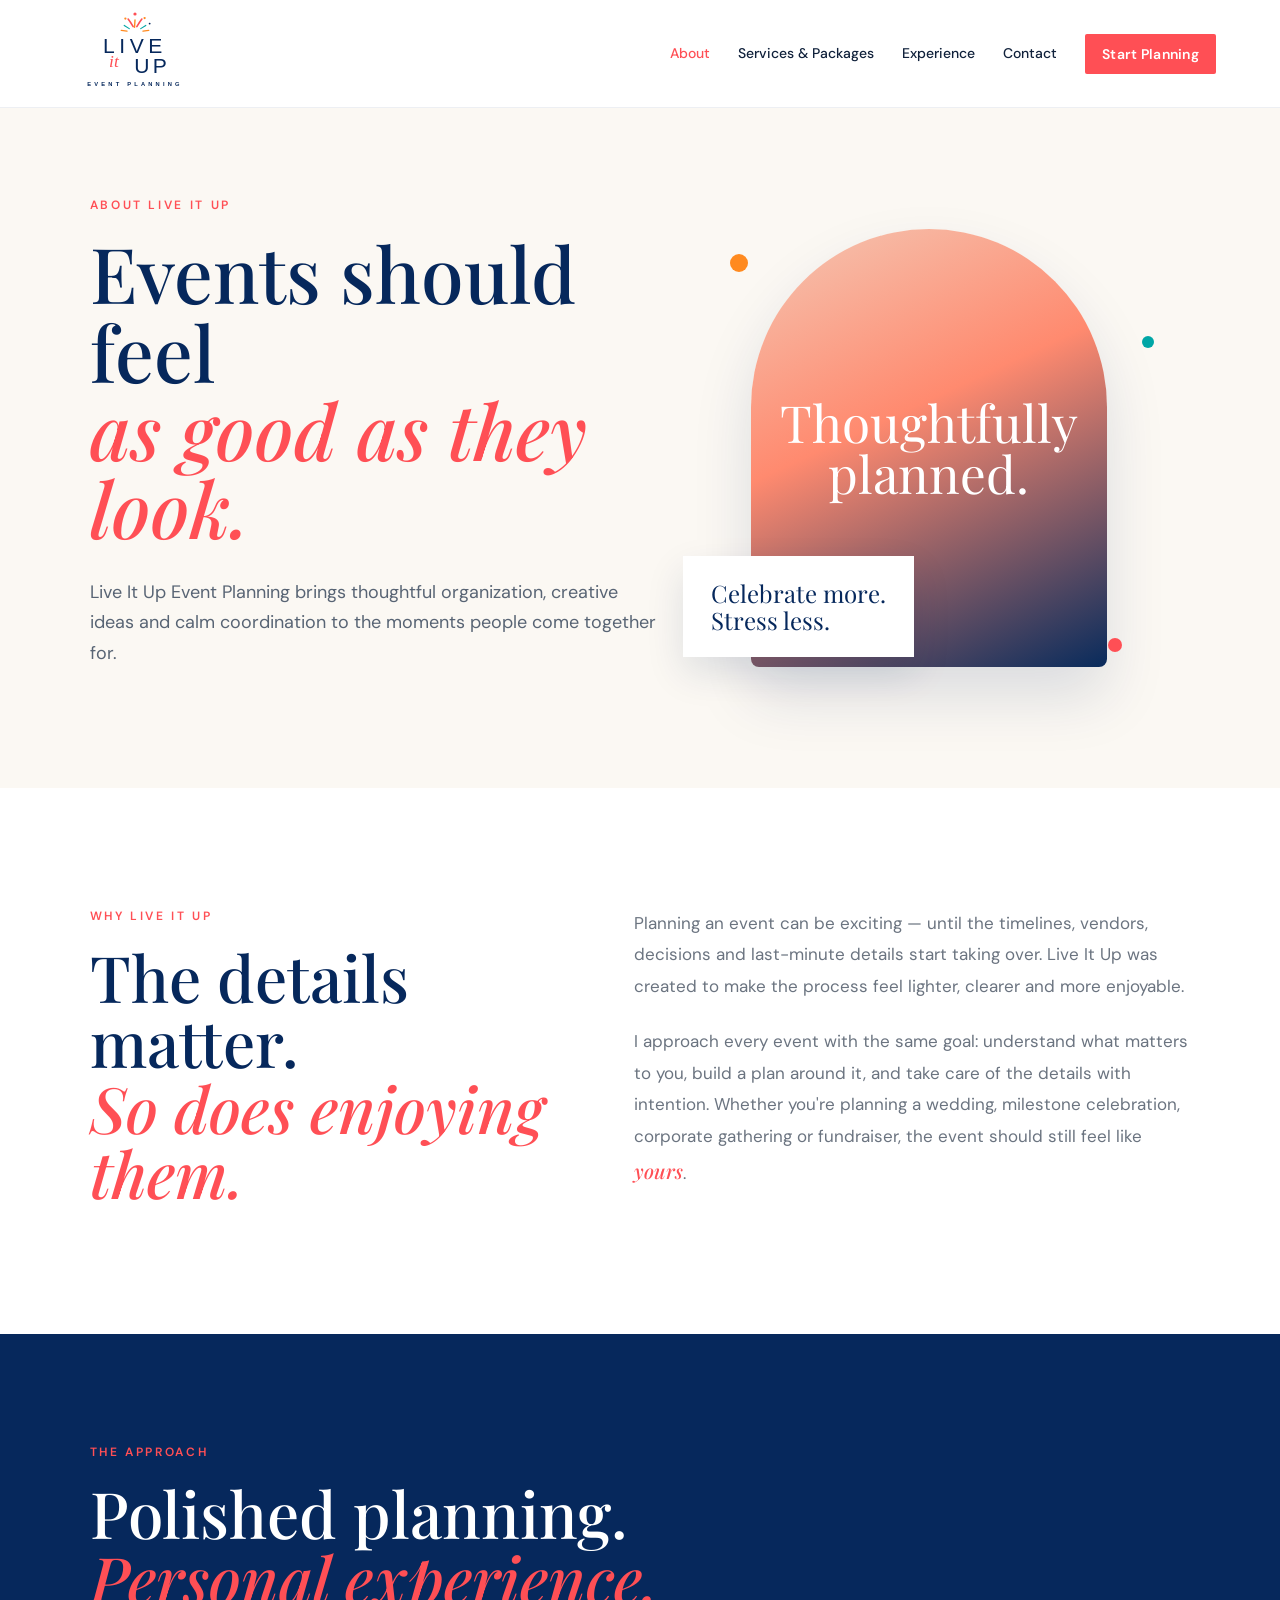
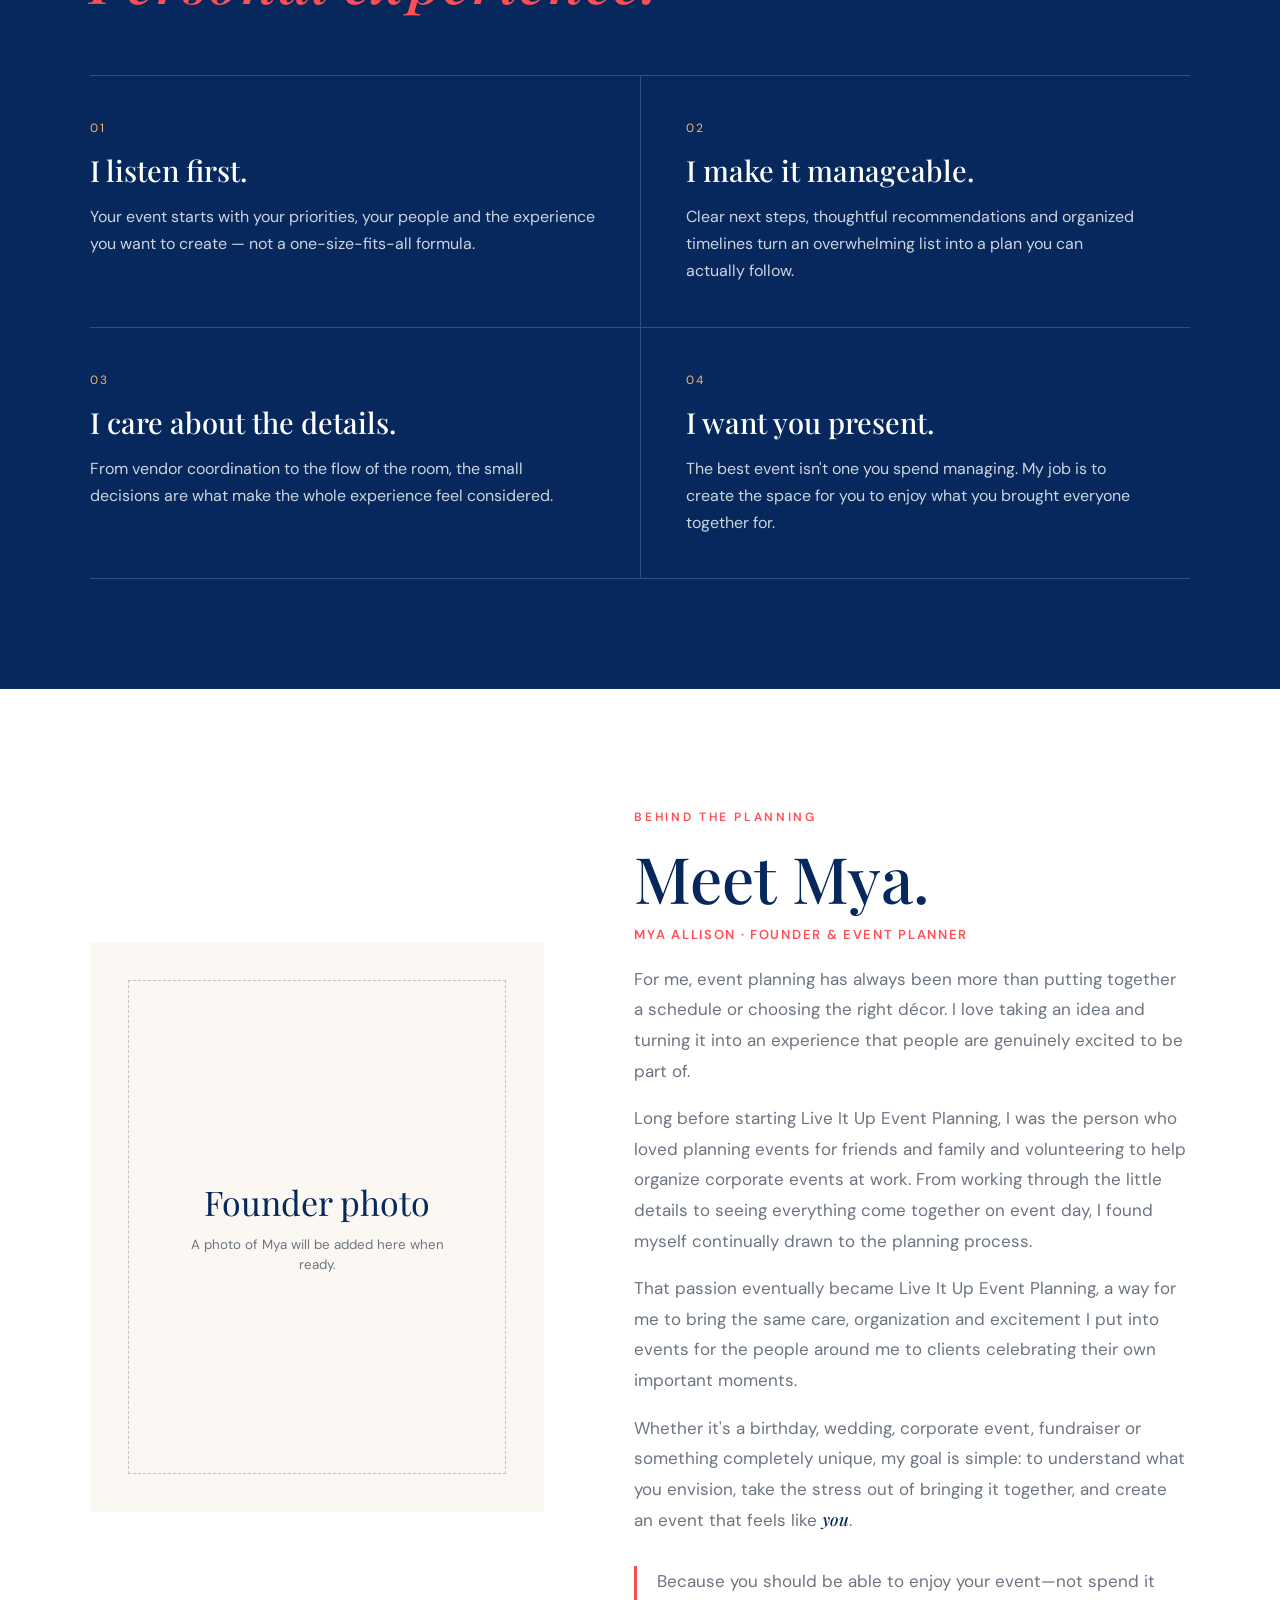
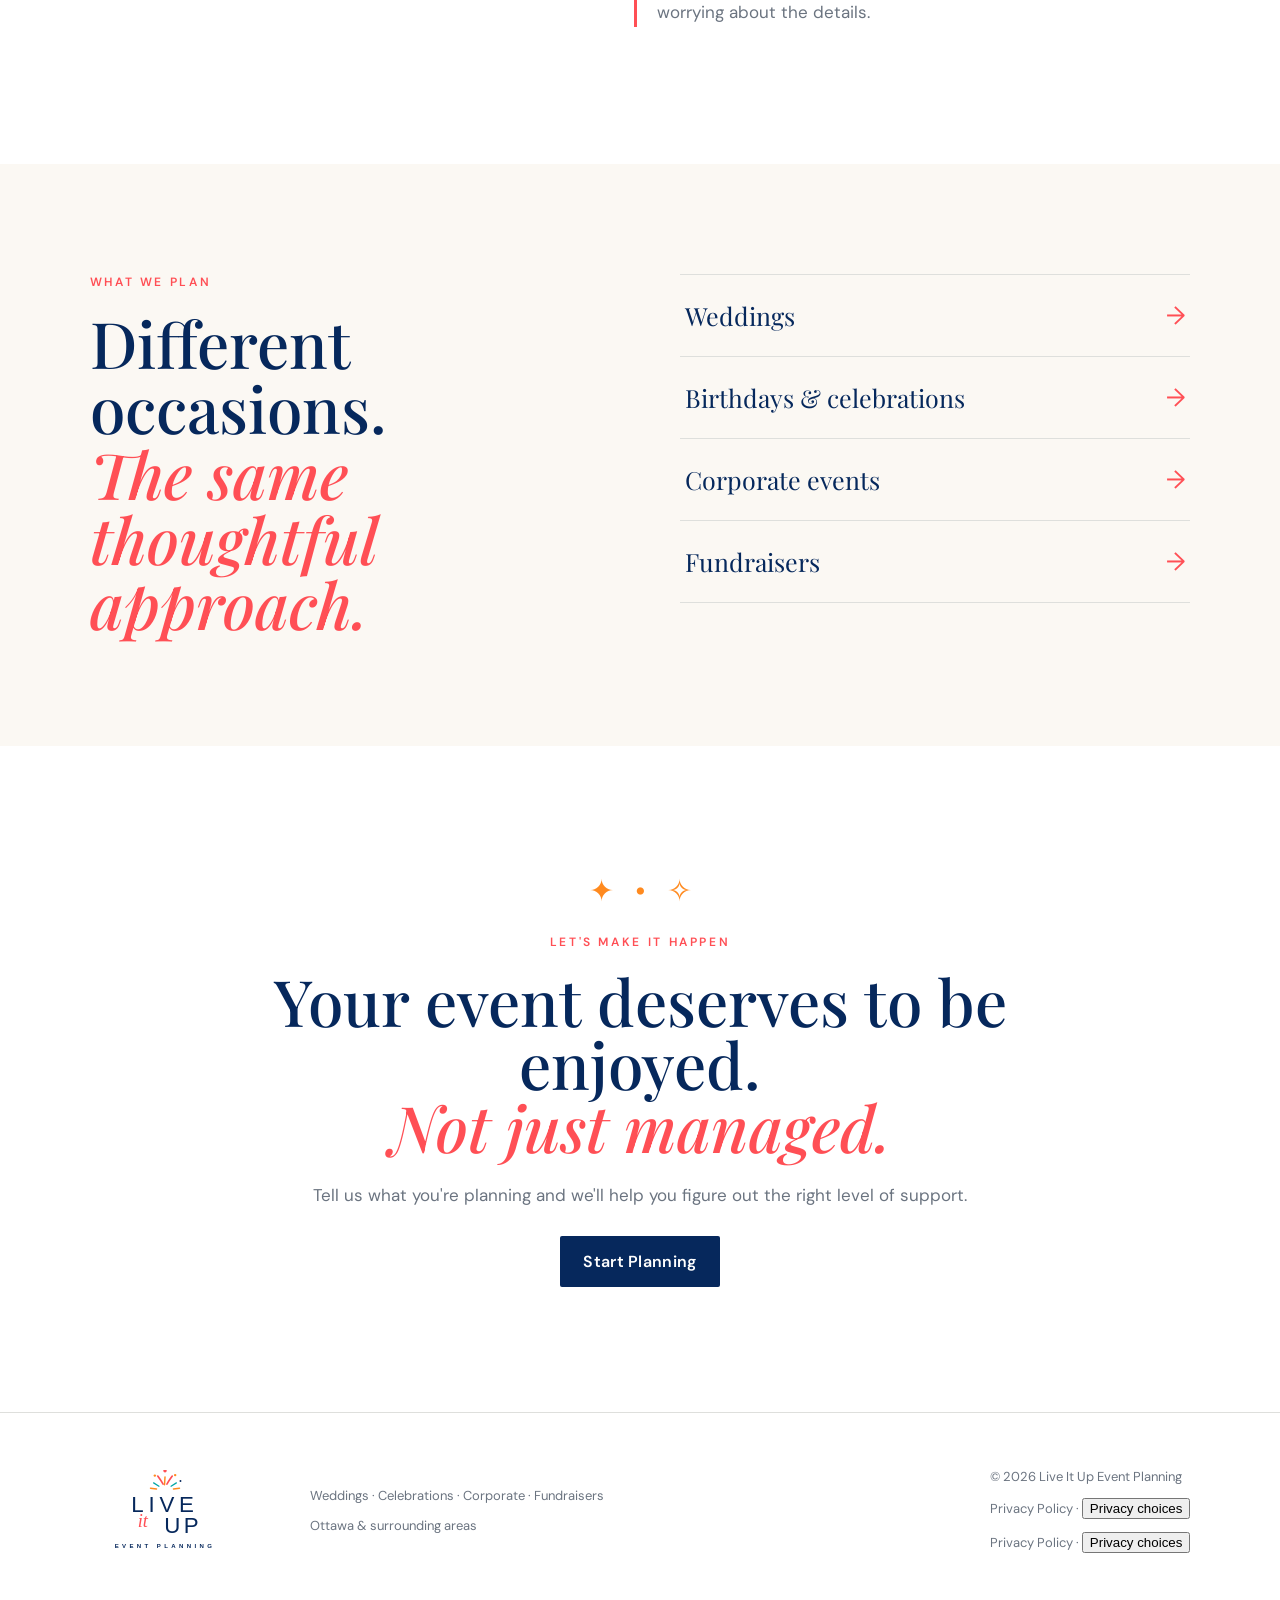
==== commit 3e3b3aa2: "Add privacy links and remove pre-consent analytics" ====
--- a/about.html
+++ b/about.html
@@ -17,4 +17,4 @@
 <section class="about-founder"><div class="founder-photo"><div><span>Founder photo</span><small>A photo of Mya will be added here when ready.</small></div></div><div class="founder-copy"><p class="eyebrow">Behind the planning</p><h2>Meet Mya.</h2><p class="founder-role">Mya Allison · Founder &amp; Event Planner</p><p>For me, event planning has always been more than putting together a schedule or choosing the right décor. I love taking an idea and turning it into an experience that people are genuinely excited to be part of.</p><p>Long before starting Live It Up Event Planning, I was the person who loved planning events for friends and family and volunteering to help organize corporate events at work. From working through the little details to seeing everything come together on event day, I found myself continually drawn to the planning process.</p><p>That passion eventually became Live It Up Event Planning, a way for me to bring the same care, organization and excitement I put into events for the people around me to clients celebrating their own important moments.</p><p>Whether it's a birthday, wedding, corporate event, fundraiser or something completely unique, my goal is simple: to understand what you envision, take the stress out of bringing it together, and create an event that feels like <em>you</em>.</p><p class="founder-note">Because you should be able to enjoy your event—not spend it worrying about the details.</p></div></section>
 <section class="about-fit"><div><p class="eyebrow">What we plan</p><h2>Different occasions.<br><em>The same thoughtful approach.</em></h2></div><div class="fit-list"><a href="services.html"><span>Weddings</span><b>→</b></a><a href="services.html"><span>Birthdays & celebrations</span><b>→</b></a><a href="services.html"><span>Corporate events</span><b>→</b></a><a href="services.html"><span>Fundraisers</span><b>→</b></a></div></section>
 <section class="cta"><div class="confetti" aria-hidden="true">✦ &nbsp; • &nbsp; ✧</div><p class="eyebrow">Let's make it happen</p><h2>Your event deserves to be enjoyed.<br><em>Not just managed.</em></h2><p>Tell us what you're planning and we'll help you figure out the right level of support.</p><a class="button button-light" href="contact.html">Start Planning</a></section></main>
-<footer><img src="assets/live-it-up-logo.svg" alt="Live It Up Event Planning"><div><p>Weddings · Celebrations · Corporate · Fundraisers</p><p>Ottawa &amp; surrounding areas</p></div><div class="footer-legal"><p>© <span id="year"></span> Live It Up Event Planning</p><p><a href="privacy.html">Privacy Policy</a><span aria-hidden="true"> · </span><button type="button" class="privacy-settings-link" data-open-privacy>Privacy choices</button></p></div></footer><script src="script.js"></script></body></html>+<footer><img src="assets/live-it-up-logo.svg" alt="Live It Up Event Planning"><div><p>Weddings · Celebrations · Corporate · Fundraisers</p><p>Ottawa &amp; surrounding areas</p></div><div class="footer-legal"><div class="footer-legal"><p>© <span id="year"></span> Live It Up Event Planning</p><p><a href="privacy.html">Privacy Policy</a> · <button type="button" class="privacy-settings-link" data-open-privacy>Privacy choices</button></p></div><p><a href="privacy.html">Privacy Policy</a><span aria-hidden="true"> · </span><button type="button" class="privacy-settings-link" data-open-privacy>Privacy choices</button></p></div></footer><script src="script.js"></script></body></html>
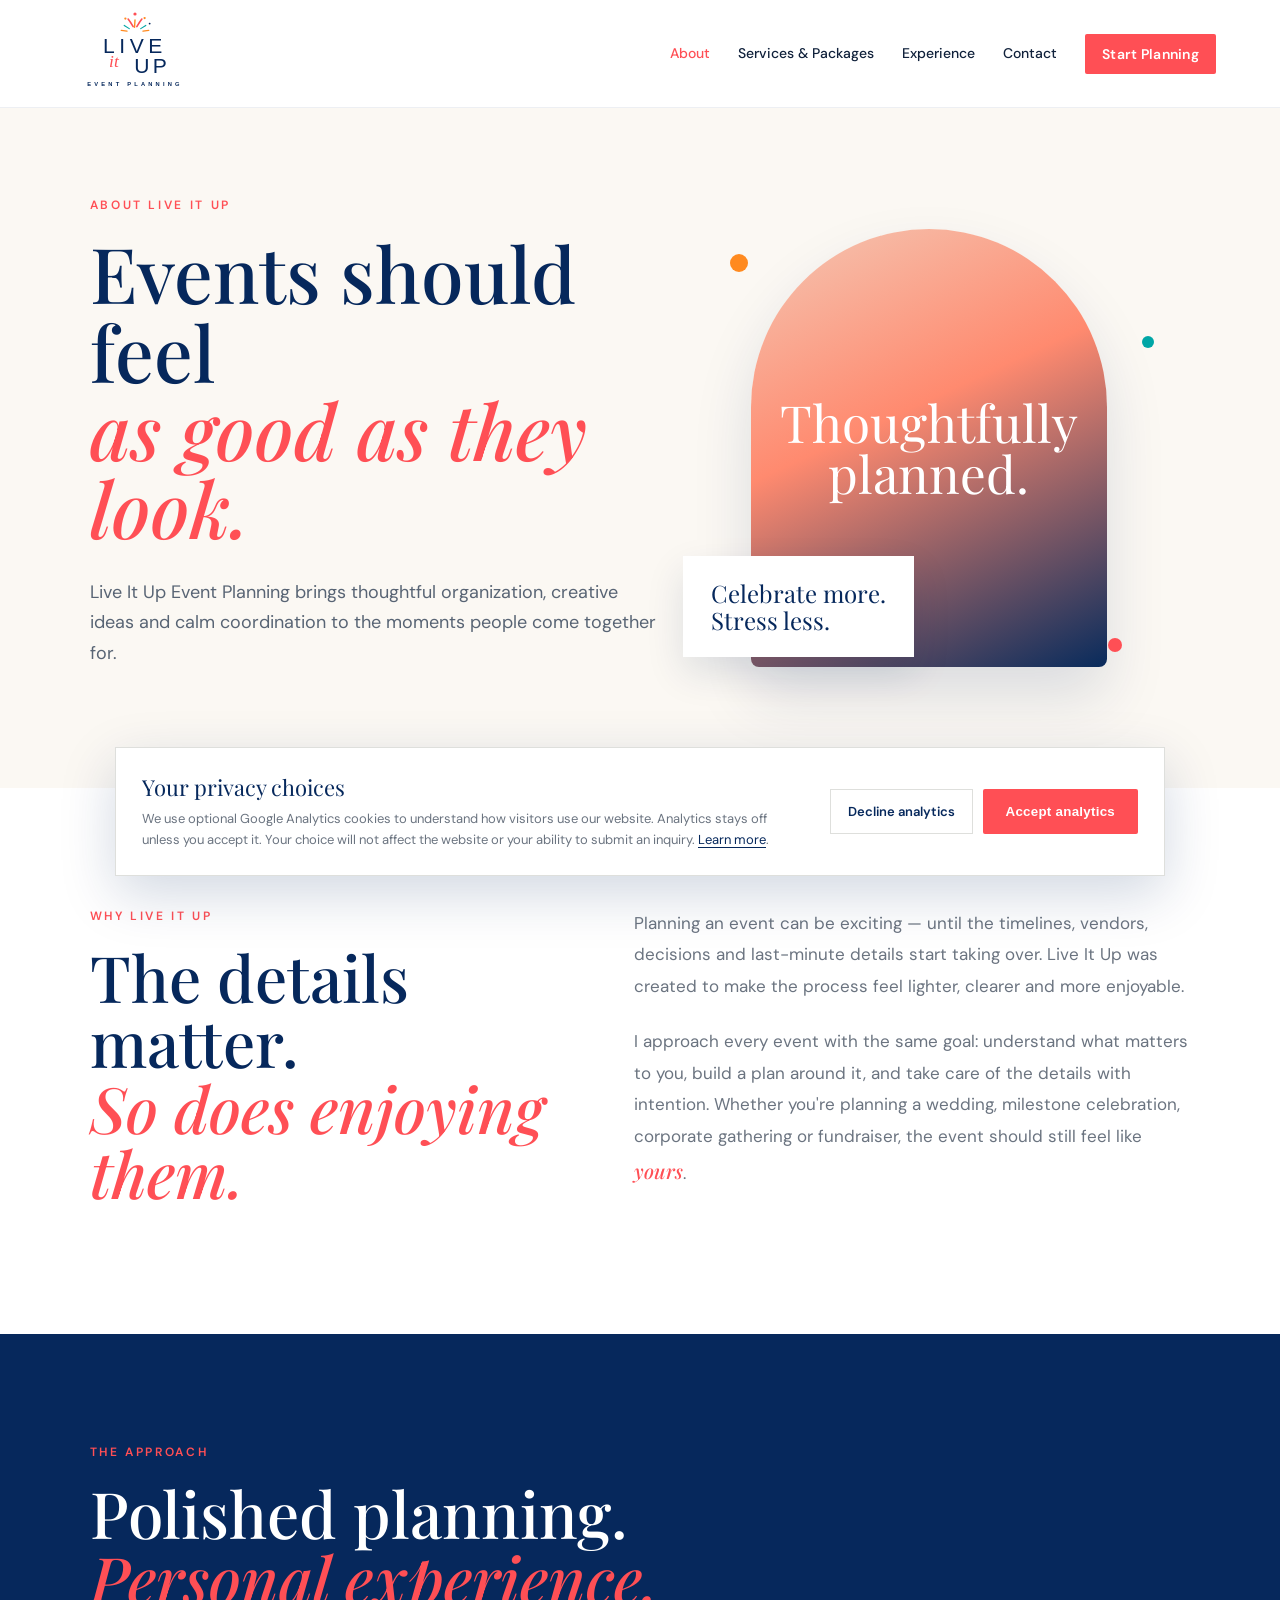
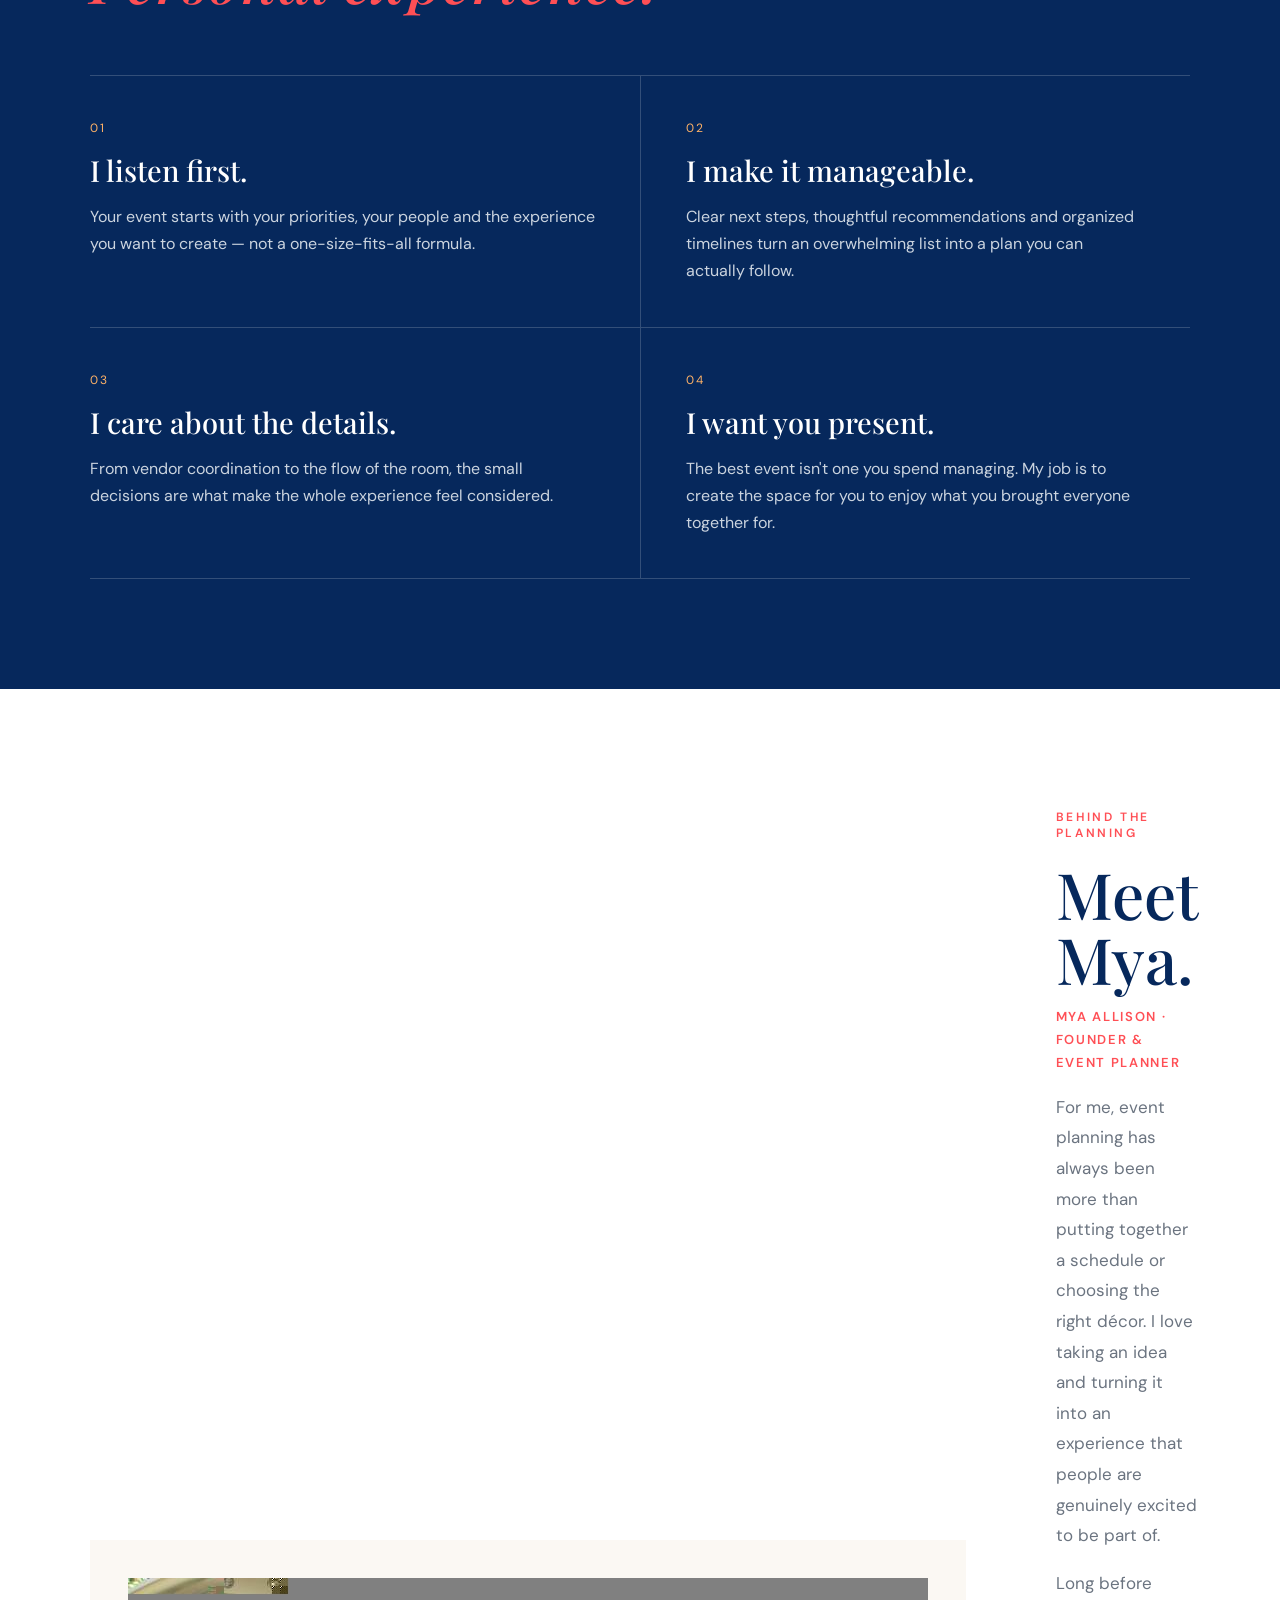
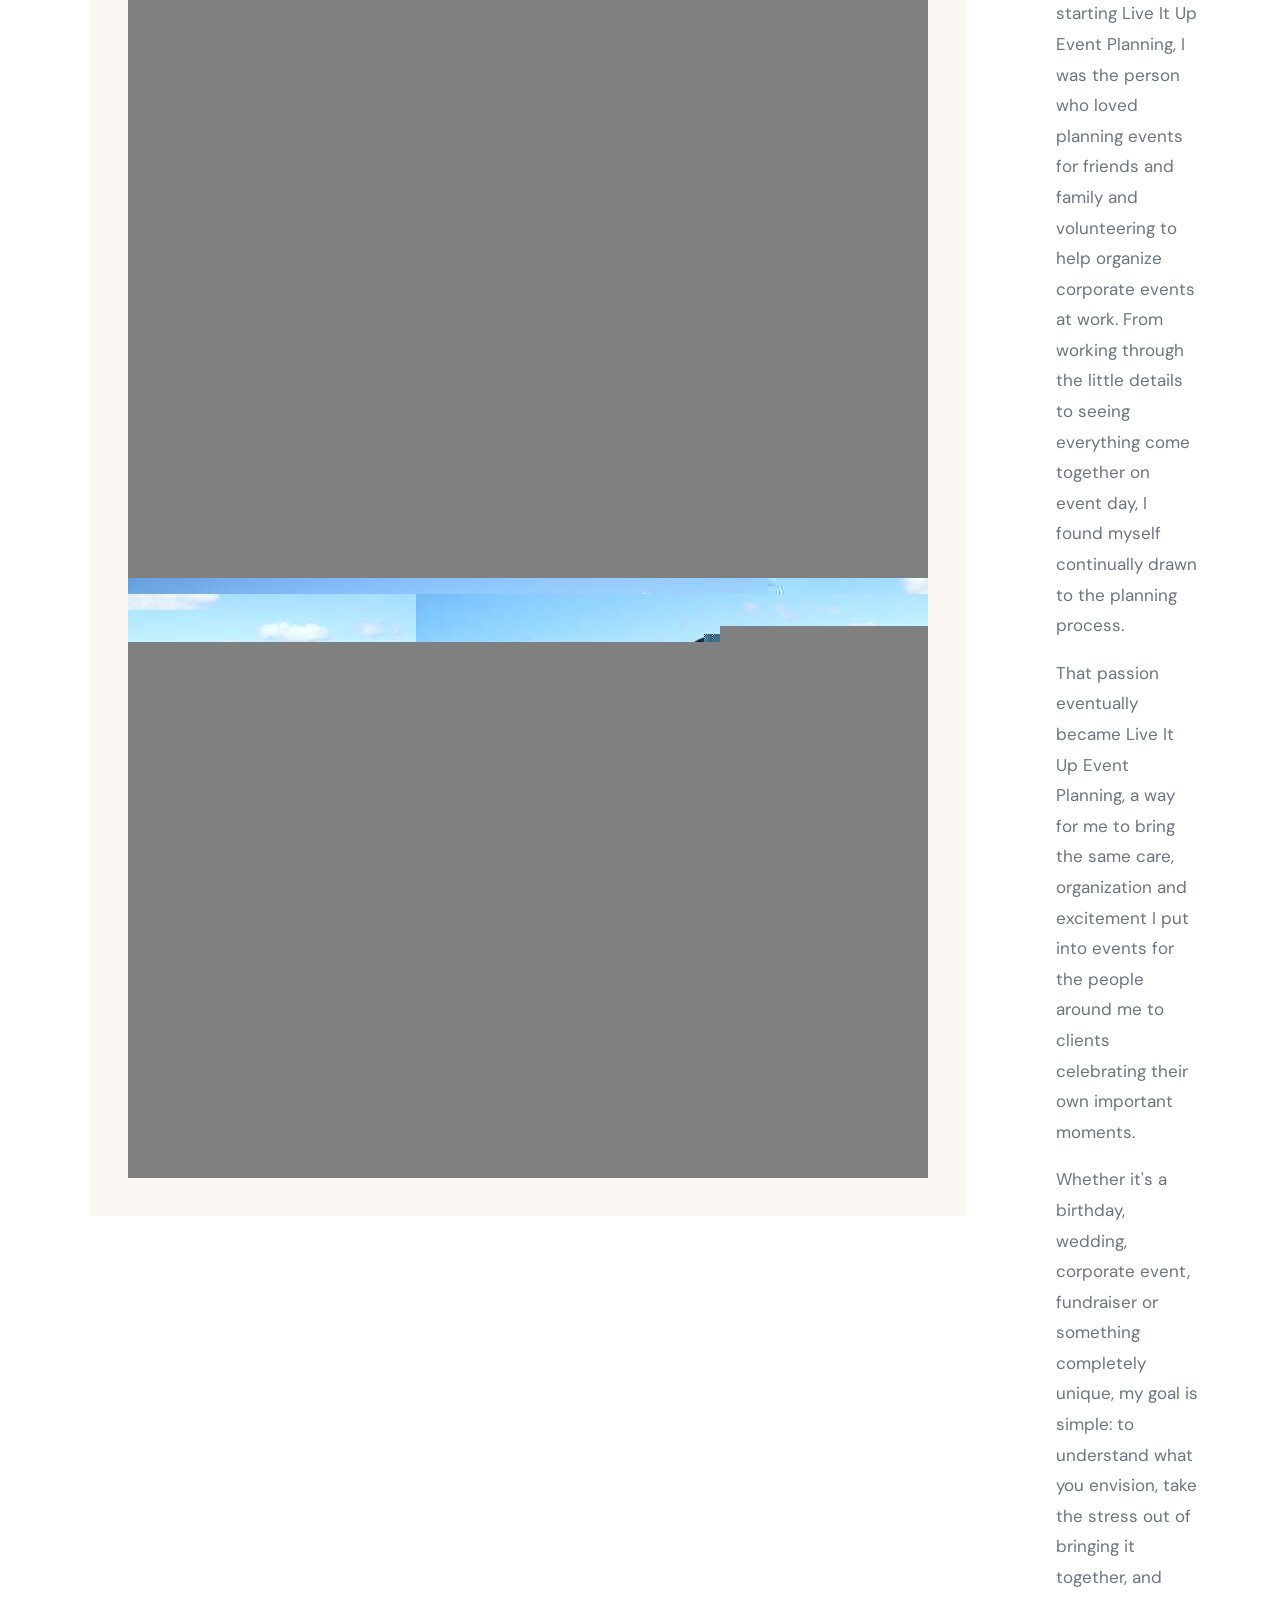
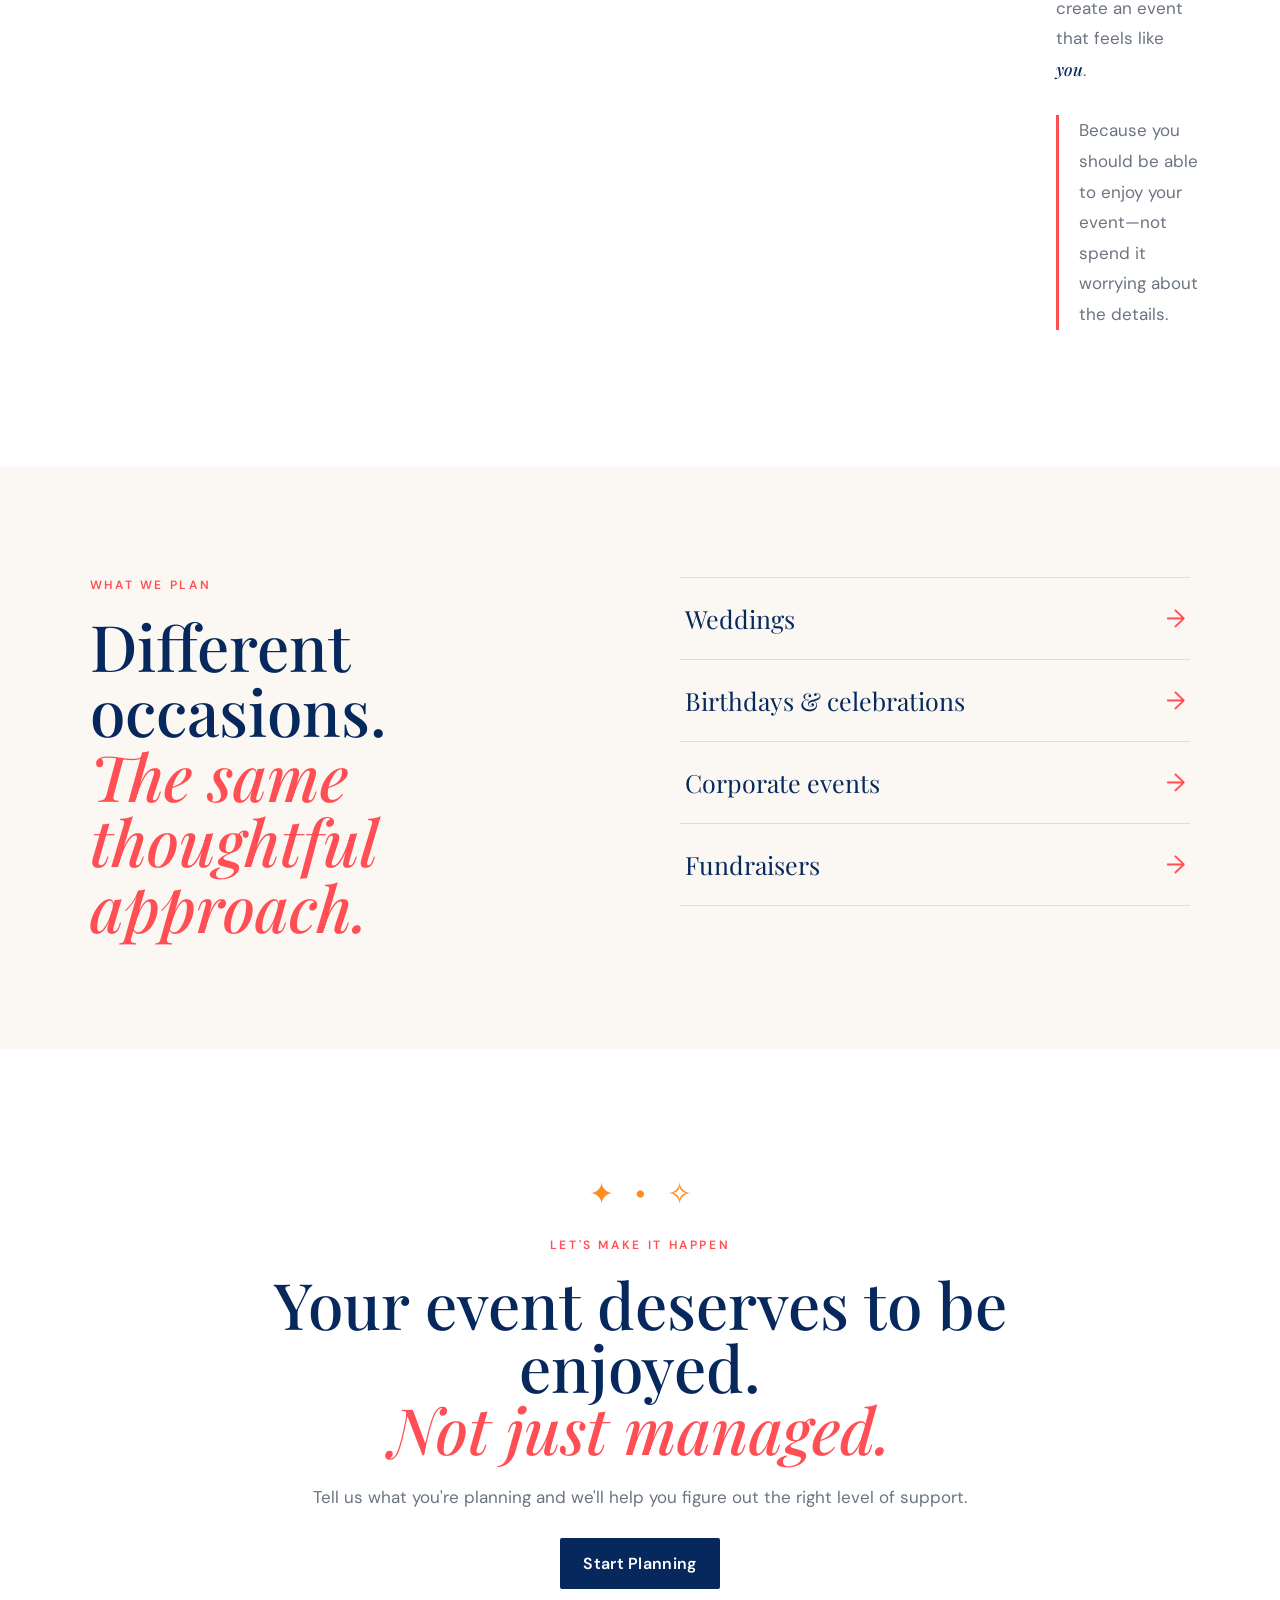
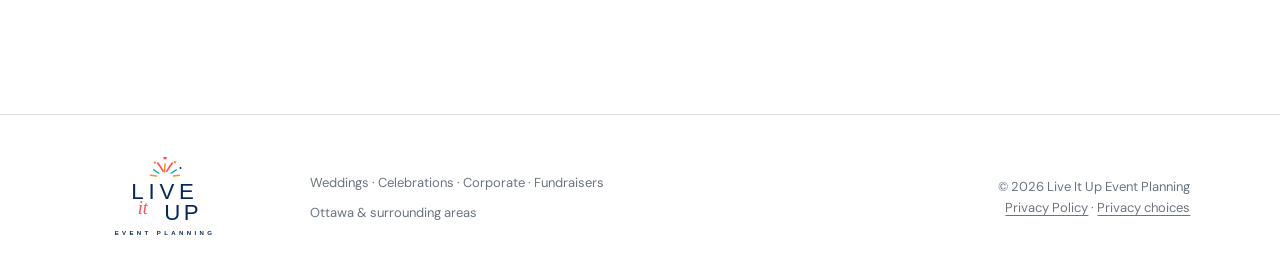
==== commit ba278065: "Add founder photos to About page" ====
--- a/about.html
+++ b/about.html
@@ -14,7 +14,7 @@
 <main><section class="about-hero"><div class="about-hero-copy reveal"><p class="eyebrow">About Live It Up</p><h1>Events should feel<br><em>as good as they look.</em></h1><p class="lede">Live It Up Event Planning brings thoughtful organization, creative ideas and calm coordination to the moments people come together for.</p></div><div class="about-hero-art reveal" aria-hidden="true"><div class="about-arch"><span>Thoughtfully<br>planned.</span></div><div class="about-tag">Celebrate more.<br>Stress less.</div><span class="about-dot a"></span><span class="about-dot b"></span><span class="about-dot c"></span></div></section>
 <section class="about-story"><div><p class="eyebrow">Why Live It Up</p><h2>The details matter.<br><em>So does enjoying them.</em></h2></div><div class="story-copy"><p>Planning an event can be exciting — until the timelines, vendors, decisions and last-minute details start taking over. Live It Up was created to make the process feel lighter, clearer and more enjoyable.</p><p>I approach every event with the same goal: understand what matters to you, build a plan around it, and take care of the details with intention. Whether you're planning a wedding, milestone celebration, corporate gathering or fundraiser, the event should still feel like <em>yours</em>.</p></div></section>
 <section class="values"><div class="values-head"><p class="eyebrow">The approach</p><h2>Polished planning.<br><em>Personal experience.</em></h2></div><div class="value-grid"><article><span>01</span><h3>I listen first.</h3><p>Your event starts with your priorities, your people and the experience you want to create — not a one-size-fits-all formula.</p></article><article><span>02</span><h3>I make it manageable.</h3><p>Clear next steps, thoughtful recommendations and organized timelines turn an overwhelming list into a plan you can actually follow.</p></article><article><span>03</span><h3>I care about the details.</h3><p>From vendor coordination to the flow of the room, the small decisions are what make the whole experience feel considered.</p></article><article><span>04</span><h3>I want you present.</h3><p>The best event isn't one you spend managing. My job is to create the space for you to enjoy what you brought everyone together for.</p></article></div></section>
-<section class="about-founder"><div class="founder-photo"><div><span>Founder photo</span><small>A photo of Mya will be added here when ready.</small></div></div><div class="founder-copy"><p class="eyebrow">Behind the planning</p><h2>Meet Mya.</h2><p class="founder-role">Mya Allison · Founder &amp; Event Planner</p><p>For me, event planning has always been more than putting together a schedule or choosing the right décor. I love taking an idea and turning it into an experience that people are genuinely excited to be part of.</p><p>Long before starting Live It Up Event Planning, I was the person who loved planning events for friends and family and volunteering to help organize corporate events at work. From working through the little details to seeing everything come together on event day, I found myself continually drawn to the planning process.</p><p>That passion eventually became Live It Up Event Planning, a way for me to bring the same care, organization and excitement I put into events for the people around me to clients celebrating their own important moments.</p><p>Whether it's a birthday, wedding, corporate event, fundraiser or something completely unique, my goal is simple: to understand what you envision, take the stress out of bringing it together, and create an event that feels like <em>you</em>.</p><p class="founder-note">Because you should be able to enjoy your event—not spend it worrying about the details.</p></div></section>
+<section class="about-founder"><div class="founder-photo founder-photo-real"><img class="founder-main-image" src="assets/mya-golf-cart.jpg" alt="Mya Allison seated in a golf cart at an outdoor event" loading="lazy"><img class="founder-secondary-image" src="assets/mya-pumpkin-patch.jpg" alt="Mya Allison at a pumpkin patch" loading="lazy"></div><div class="founder-copy"><p class="eyebrow">Behind the planning</p><h2>Meet Mya.</h2><p class="founder-role">Mya Allison · Founder &amp; Event Planner</p><p>For me, event planning has always been more than putting together a schedule or choosing the right décor. I love taking an idea and turning it into an experience that people are genuinely excited to be part of.</p><p>Long before starting Live It Up Event Planning, I was the person who loved planning events for friends and family and volunteering to help organize corporate events at work. From working through the little details to seeing everything come together on event day, I found myself continually drawn to the planning process.</p><p>That passion eventually became Live It Up Event Planning, a way for me to bring the same care, organization and excitement I put into events for the people around me to clients celebrating their own important moments.</p><p>Whether it's a birthday, wedding, corporate event, fundraiser or something completely unique, my goal is simple: to understand what you envision, take the stress out of bringing it together, and create an event that feels like <em>you</em>.</p><p class="founder-note">Because you should be able to enjoy your event—not spend it worrying about the details.</p></div></section>
 <section class="about-fit"><div><p class="eyebrow">What we plan</p><h2>Different occasions.<br><em>The same thoughtful approach.</em></h2></div><div class="fit-list"><a href="services.html"><span>Weddings</span><b>→</b></a><a href="services.html"><span>Birthdays & celebrations</span><b>→</b></a><a href="services.html"><span>Corporate events</span><b>→</b></a><a href="services.html"><span>Fundraisers</span><b>→</b></a></div></section>
 <section class="cta"><div class="confetti" aria-hidden="true">✦ &nbsp; • &nbsp; ✧</div><p class="eyebrow">Let's make it happen</p><h2>Your event deserves to be enjoyed.<br><em>Not just managed.</em></h2><p>Tell us what you're planning and we'll help you figure out the right level of support.</p><a class="button button-light" href="contact.html">Start Planning</a></section></main>
-<footer><img src="assets/live-it-up-logo.svg" alt="Live It Up Event Planning"><div><p>Weddings · Celebrations · Corporate · Fundraisers</p><p>Ottawa &amp; surrounding areas</p></div><div class="footer-legal"><div class="footer-legal"><p>© <span id="year"></span> Live It Up Event Planning</p><p><a href="privacy.html">Privacy Policy</a> · <button type="button" class="privacy-settings-link" data-open-privacy>Privacy choices</button></p></div><p><a href="privacy.html">Privacy Policy</a><span aria-hidden="true"> · </span><button type="button" class="privacy-settings-link" data-open-privacy>Privacy choices</button></p></div></footer><script src="script.js"></script></body></html>+<footer><img src="assets/live-it-up-logo.svg" alt="Live It Up Event Planning"><div><p>Weddings · Celebrations · Corporate · Fundraisers</p><p>Ottawa &amp; surrounding areas</p></div><div class="footer-legal"><p>© <span id="year"></span> Live It Up Event Planning</p><p><a href="privacy.html">Privacy Policy</a> · <button type="button" class="privacy-settings-link" data-open-privacy>Privacy choices</button></p></div></footer><script src="script.js"></script></body></html>
--- a/styles.css
+++ b/styles.css
@@ -15,4 +15,12 @@
 /* Experience page */
 .experience-hero{min-height:650px;background:var(--cream);padding:80px clamp(24px,7vw,110px);display:grid;grid-template-columns:1.05fr .95fr;align-items:center;gap:70px}.experience-hero h1,.case-study h2,.case-scope h2,.experience-lessons h2,.growing-portfolio h2{font-family:'Playfair Display',serif;color:var(--navy);font-weight:500;line-height:1.02;margin:0}.experience-hero h1{font-size:clamp(52px,6vw,88px)}.experience-mark{min-height:430px;border:1px solid rgba(6,40,92,.16);border-radius:50% 50% 8px 8px;display:flex;align-items:center;justify-content:center;flex-direction:column;gap:18px;color:var(--navy);position:relative;background:linear-gradient(160deg,rgba(255,255,255,.75),rgba(244,199,180,.35))}.experience-mark:after{content:'';position:absolute;inset:12%;border:1px dashed rgba(6,40,92,.18);border-radius:50%}.experience-mark span{font-size:12px;letter-spacing:.24em;z-index:1}.experience-mark b{font-size:25px;color:var(--coral);font-weight:400;z-index:1}.case-study{padding:120px clamp(24px,7vw,110px);display:grid;grid-template-columns:1.1fr .9fr;gap:90px;align-items:end}.case-study h2,.case-scope h2,.experience-lessons h2,.growing-portfolio h2{font-size:clamp(40px,5vw,64px)}.case-intro>p:last-child{color:var(--muted);line-height:1.75;max-width:620px;margin-top:28px}.case-stats{border-top:1px solid var(--line)}.case-stats div{padding:23px 0;border-bottom:1px solid var(--line);display:flex;align-items:baseline;justify-content:space-between;gap:20px}.case-stats strong{font-family:'Playfair Display',serif;font-size:32px;color:var(--navy);font-weight:500}.case-stats span{color:var(--muted);font-size:12px;text-transform:uppercase;letter-spacing:.12em}.case-scope{background:var(--navy);color:#fff;padding:110px clamp(24px,7vw,110px)}.case-scope h2{color:#fff}.scope-grid{display:grid;grid-template-columns:repeat(3,1fr);margin-top:60px;border-top:1px solid rgba(255,255,255,.18)}.scope-grid article{padding:36px 38px 40px 0;border-bottom:1px solid rgba(255,255,255,.18)}.scope-grid article:not(:nth-child(3n+1)){padding-left:38px;border-left:1px solid rgba(255,255,255,.18)}.scope-grid span{color:#ffb267;font-size:12px;letter-spacing:.16em}.scope-grid h3{font-family:'Playfair Display',serif;color:#fff;font-weight:500;font-size:26px;margin:14px 0}.scope-grid p{color:#cbd4df;line-height:1.7;margin:0}.experience-lessons{padding:120px clamp(24px,7vw,110px);display:grid;grid-template-columns:.9fr 1.1fr;gap:90px}.experience-lessons>div:last-child{color:var(--muted);font-size:17px;line-height:1.85;max-width:700px}.growing-portfolio{background:var(--cream);padding:110px clamp(24px,7vw,110px);text-align:center}.growing-portfolio p:not(.eyebrow){max-width:700px;margin:26px auto 34px;color:var(--muted);line-height:1.8}.founder-role{font-size:13px!important;text-transform:uppercase;letter-spacing:.13em;color:var(--coral)!important;font-weight:600}.founder-copy em{font-family:'Playfair Display',serif;color:var(--navy)}
 @media(max-width:900px){.experience-hero,.case-study,.experience-lessons{grid-template-columns:1fr}.experience-hero,.case-study,.experience-lessons{gap:50px}.experience-mark{min-height:360px}.scope-grid{grid-template-columns:1fr 1fr}.scope-grid article:not(:nth-child(3n+1)){padding-left:0;border-left:0}.scope-grid article:nth-child(even){padding-left:32px;border-left:1px solid rgba(255,255,255,.18)}}
-@media(max-width:560px){.experience-hero,.case-study,.case-scope,.experience-lessons,.growing-portfolio{padding-top:80px;padding-bottom:80px}.experience-mark{min-height:300px}.scope-grid{grid-template-columns:1fr}.scope-grid article,.scope-grid article:nth-child(even){padding-left:0;border-left:0}}+@media(max-width:560px){.experience-hero,.case-study,.case-scope,.experience-lessons,.growing-portfolio{padding-top:80px;padding-bottom:80px}.experience-mark{min-height:300px}.scope-grid{grid-template-columns:1fr}.scope-grid article,.scope-grid article:nth-child(even){padding-left:0;border-left:0}}
+
+/* Privacy policy and consent */
+.footer-legal{text-align:right}.footer-legal p{margin:4px 0}.footer-legal a,.privacy-settings-link{color:var(--muted);text-decoration:underline;text-underline-offset:3px}.privacy-settings-link{border:0;background:none;padding:0;font:inherit;cursor:pointer}.footer-legal a:hover,.privacy-settings-link:hover{color:var(--navy)}
+.form-submit a{color:var(--navy);text-decoration:underline;text-underline-offset:3px}
+.privacy-banner{position:fixed;left:24px;right:24px;bottom:24px;z-index:1000;max-width:1050px;margin:0 auto;background:#fff;border:1px solid var(--line);box-shadow:0 18px 55px rgba(6,40,92,.18);padding:24px 26px;display:none;grid-template-columns:1fr auto;gap:30px;align-items:center}.privacy-banner.show{display:grid}.privacy-banner-title{font-family:'Playfair Display',serif;color:var(--navy);font-size:22px;margin:0 0 7px}.privacy-banner-copy>p:last-child{margin:0;color:var(--muted);font-size:13px;line-height:1.6;max-width:720px}.privacy-banner-copy a{color:var(--navy);text-decoration:underline;text-underline-offset:3px}.privacy-banner-actions{display:flex;gap:10px;align-items:center}.privacy-decline{border:1px solid var(--line);background:#fff;color:var(--navy);padding:13px 17px;font:inherit;font-size:13px;font-weight:600;cursor:pointer}.privacy-accept{border:0;cursor:pointer;white-space:nowrap}
+.privacy-page{background:var(--cream);padding:90px clamp(24px,12vw,190px) 120px}.privacy-page-header{max-width:820px;margin-bottom:60px}.privacy-page h1{font-family:'Playfair Display',serif;color:var(--navy);font-weight:500;font-size:clamp(52px,6vw,82px);line-height:1;margin:0 0 25px}.privacy-updated{color:var(--muted);font-size:13px}.privacy-content{max-width:900px;background:#fff;padding:clamp(30px,5vw,70px);box-shadow:0 20px 55px rgba(6,40,92,.06)}.privacy-content h2{font-family:'Playfair Display',serif;color:var(--navy);font-weight:500;font-size:30px;margin:48px 0 14px}.privacy-content h2:first-child{margin-top:0}.privacy-content p,.privacy-content li{color:var(--muted);line-height:1.8}.privacy-content ul{padding-left:22px}.privacy-content a{color:var(--navy);text-decoration:underline;text-underline-offset:3px}.privacy-note{border-left:3px solid var(--coral);padding-left:20px}
+@media(max-width:900px){.footer-legal{text-align:center}.privacy-banner{grid-template-columns:1fr}.privacy-banner-actions{justify-content:flex-start}}
+@media(max-width:560px){.privacy-banner{left:12px;right:12px;bottom:12px;padding:20px}.privacy-banner-actions{flex-direction:column;align-items:stretch}.privacy-banner-actions button{width:100%}.privacy-page{padding-top:65px;padding-bottom:85px}.privacy-content{padding:28px}}
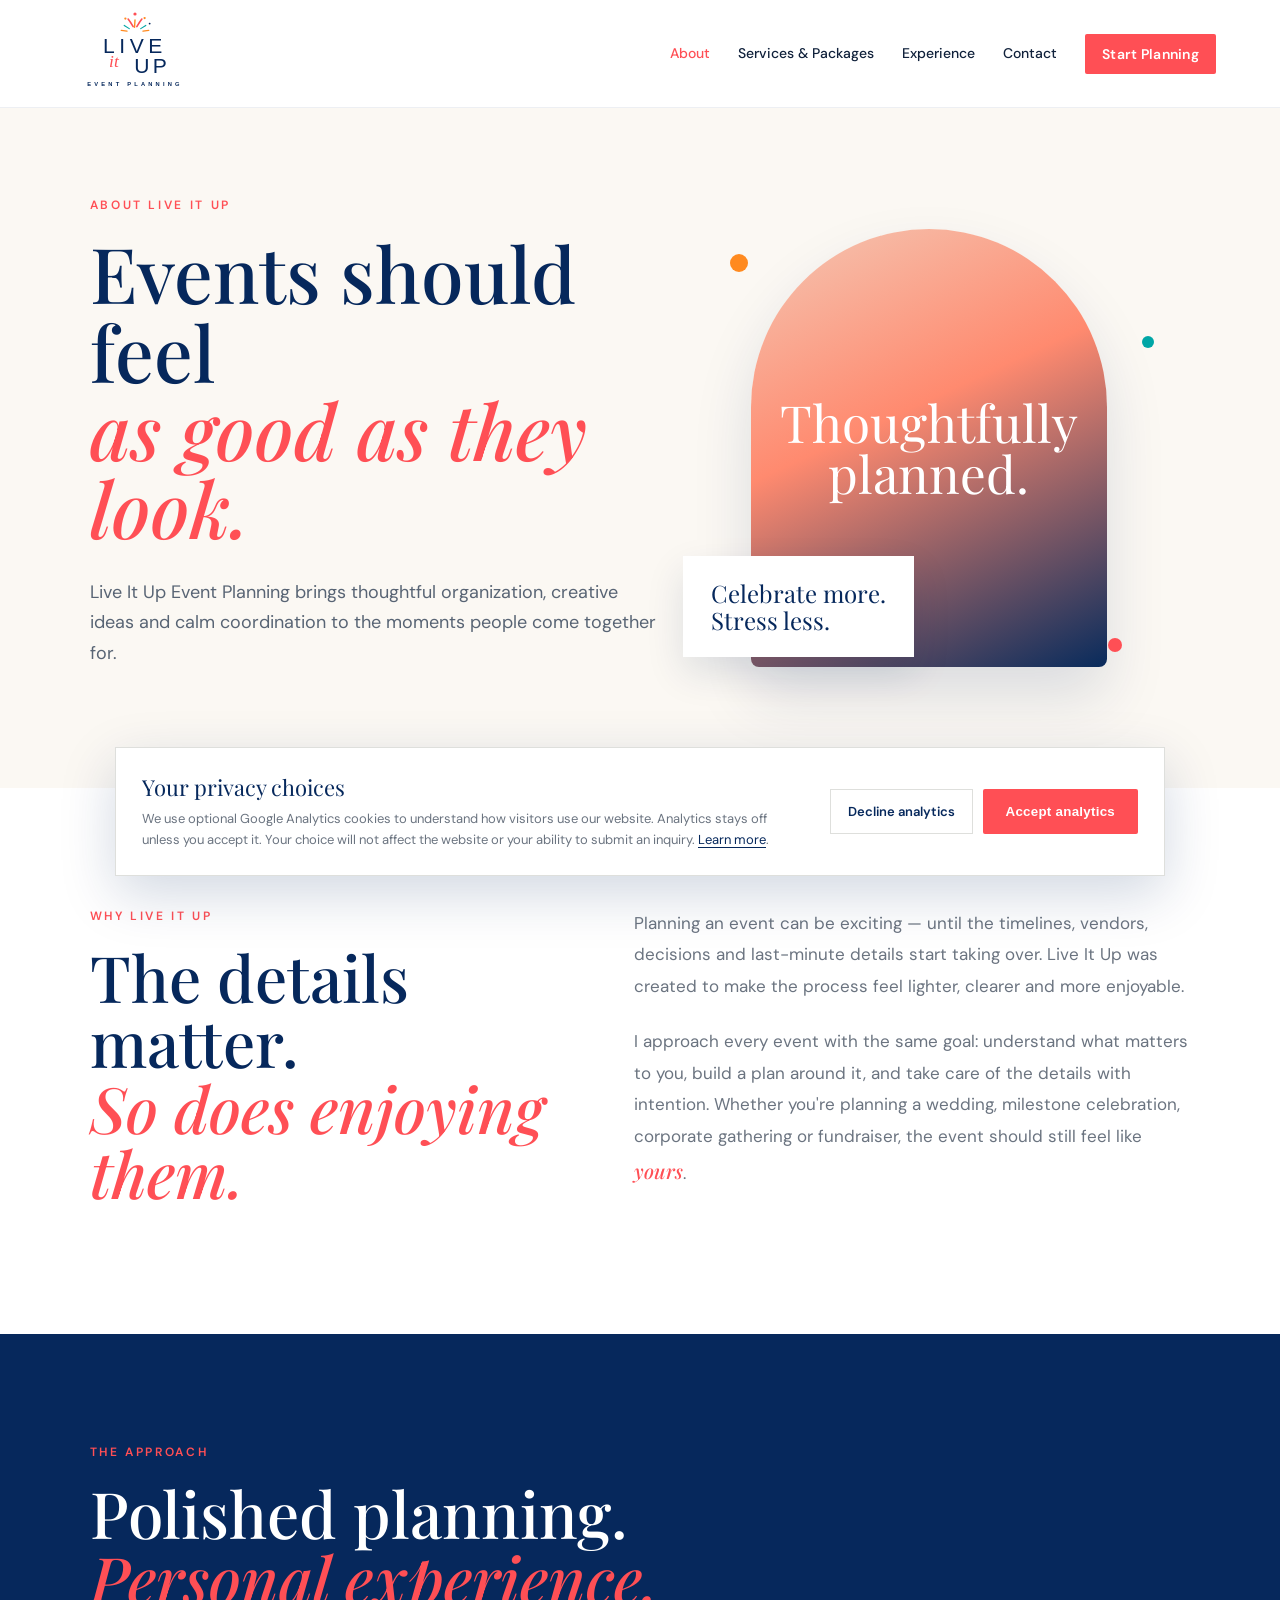
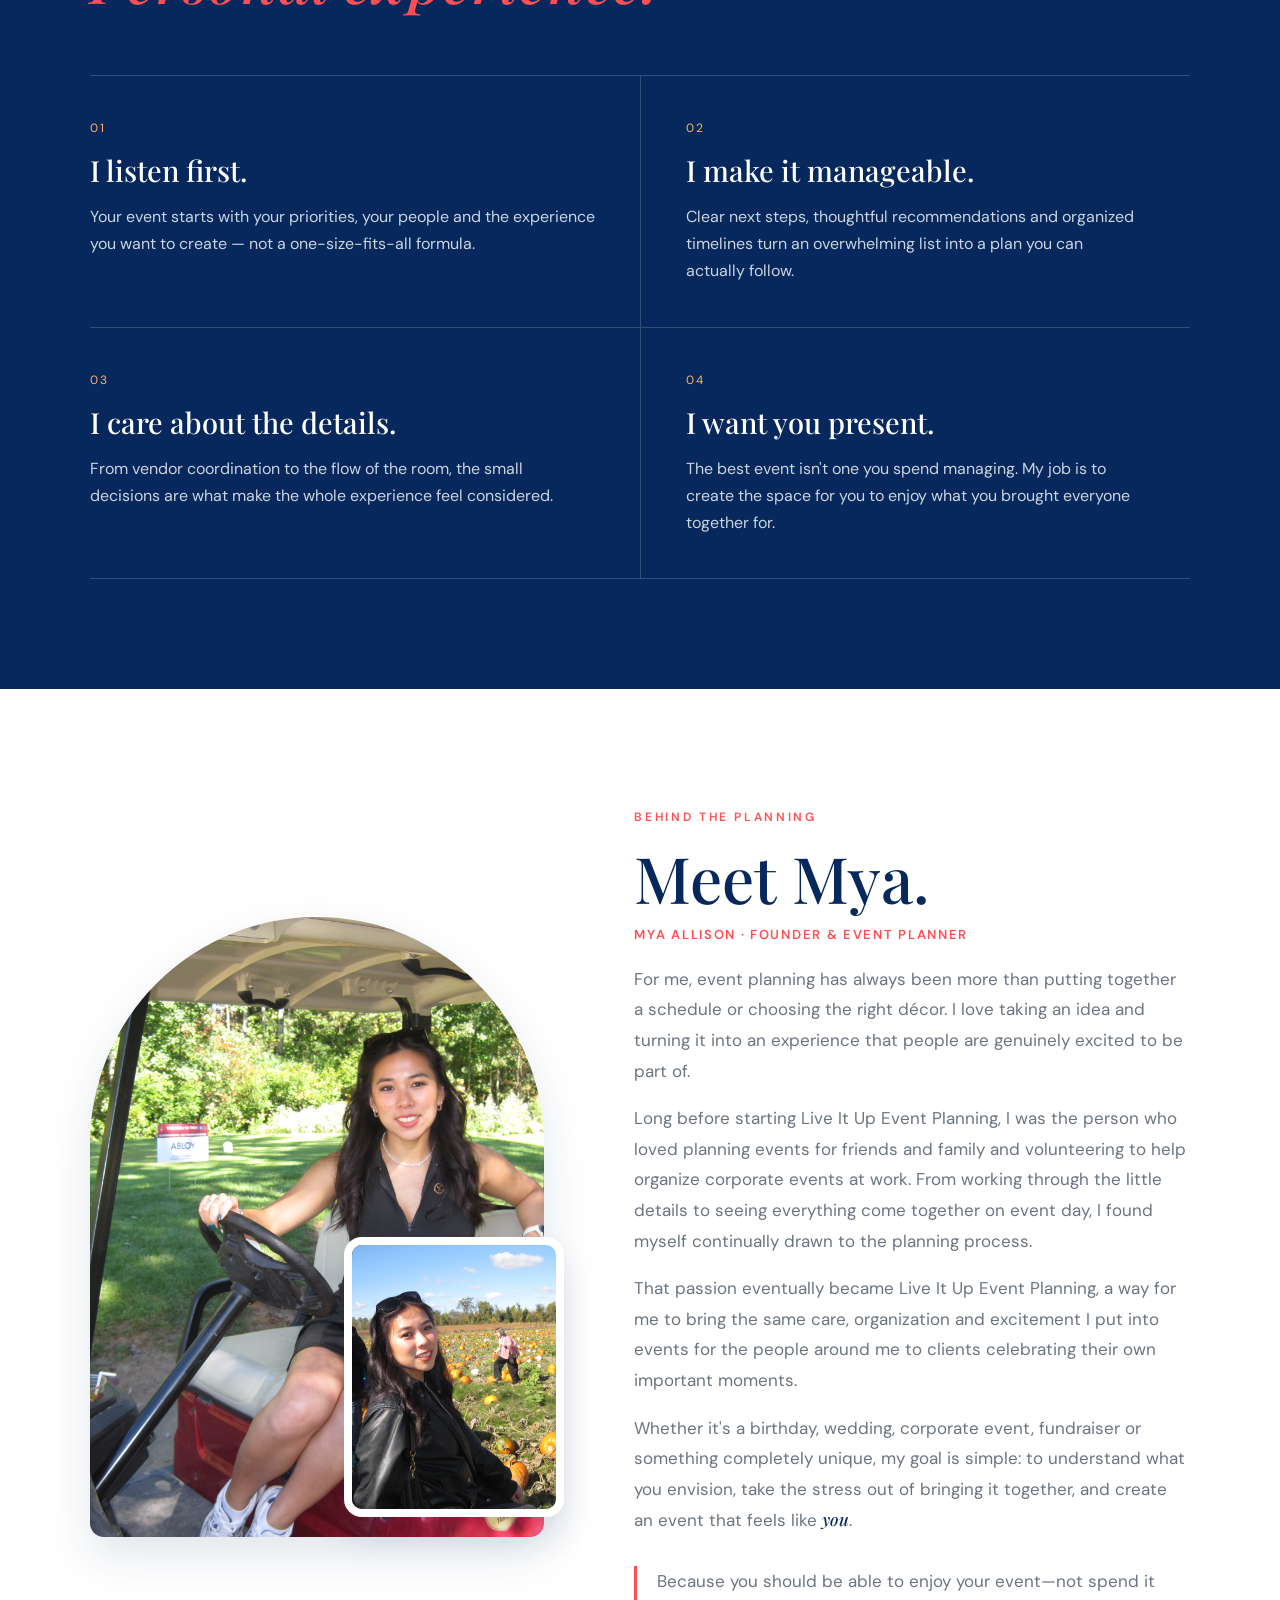
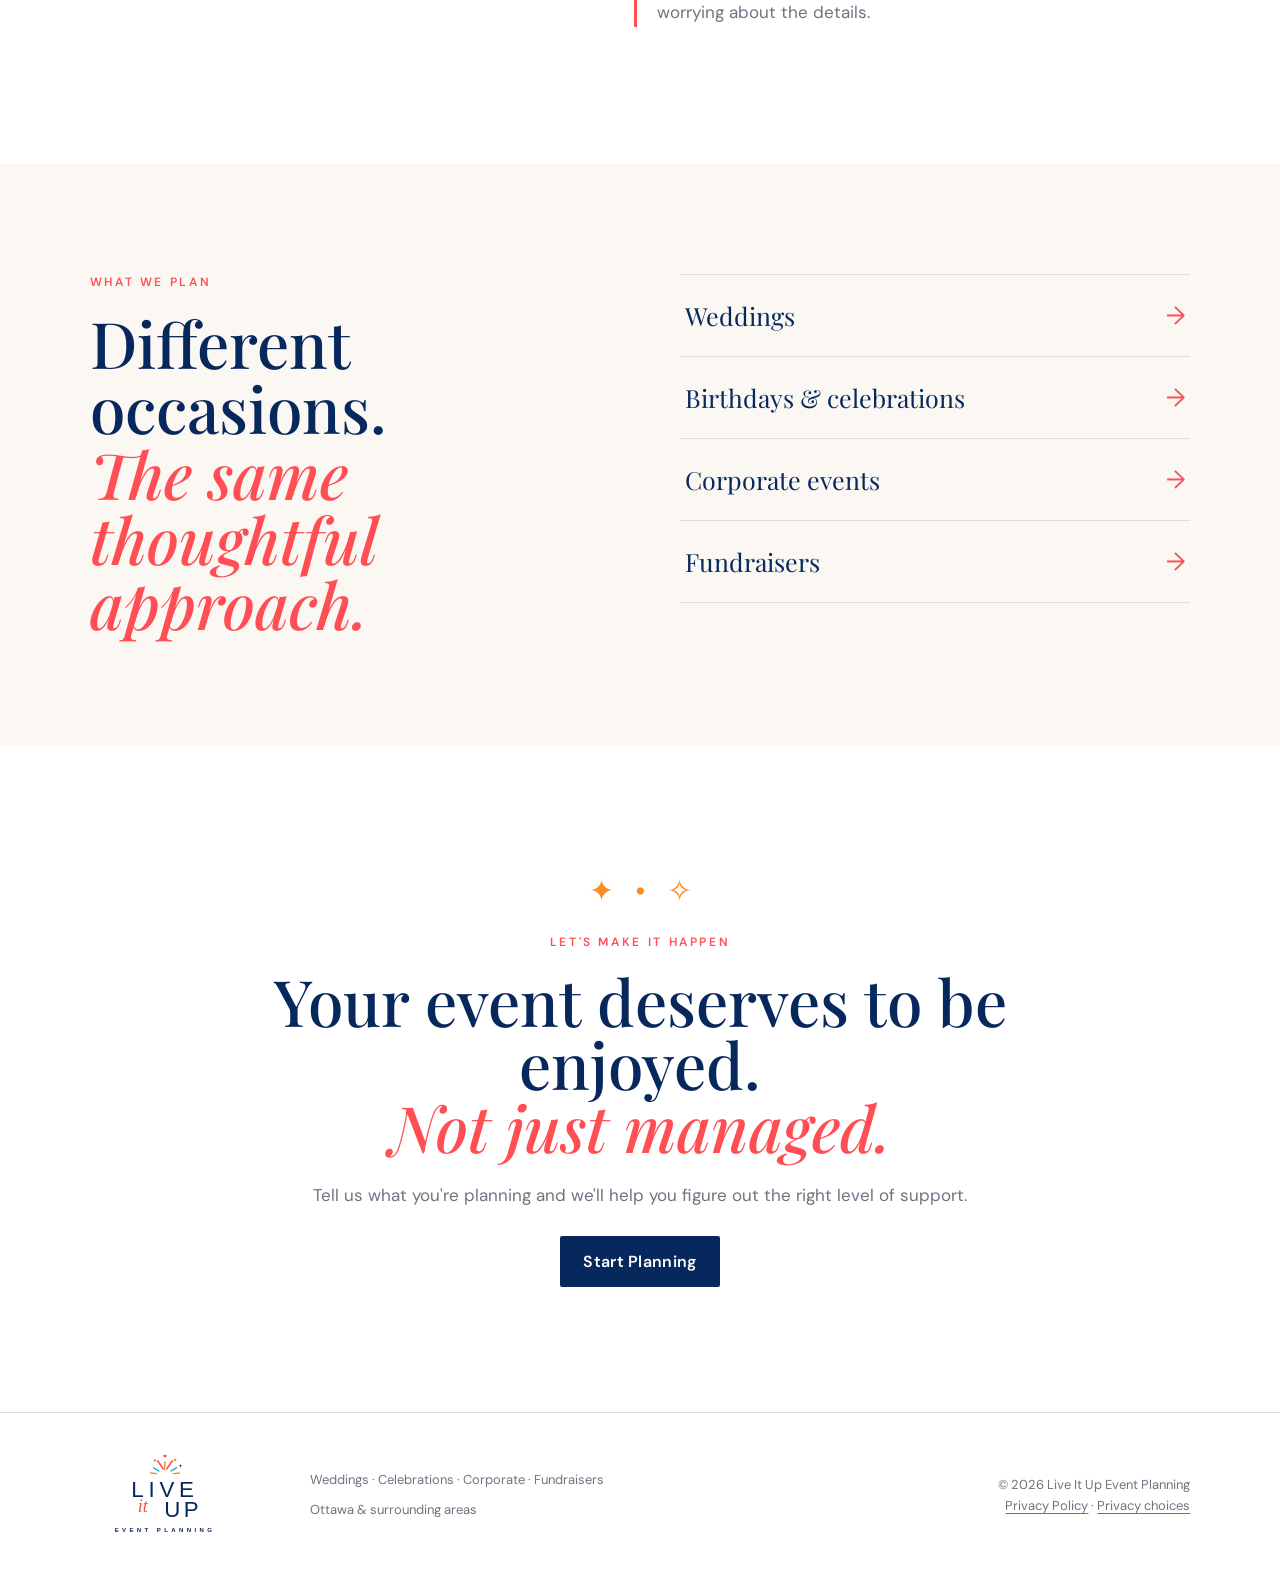
==== commit e1e3ee4b: "Fix founder photo filenames" ====
--- a/about.html
+++ b/about.html
@@ -14,7 +14,7 @@
 <main><section class="about-hero"><div class="about-hero-copy reveal"><p class="eyebrow">About Live It Up</p><h1>Events should feel<br><em>as good as they look.</em></h1><p class="lede">Live It Up Event Planning brings thoughtful organization, creative ideas and calm coordination to the moments people come together for.</p></div><div class="about-hero-art reveal" aria-hidden="true"><div class="about-arch"><span>Thoughtfully<br>planned.</span></div><div class="about-tag">Celebrate more.<br>Stress less.</div><span class="about-dot a"></span><span class="about-dot b"></span><span class="about-dot c"></span></div></section>
 <section class="about-story"><div><p class="eyebrow">Why Live It Up</p><h2>The details matter.<br><em>So does enjoying them.</em></h2></div><div class="story-copy"><p>Planning an event can be exciting — until the timelines, vendors, decisions and last-minute details start taking over. Live It Up was created to make the process feel lighter, clearer and more enjoyable.</p><p>I approach every event with the same goal: understand what matters to you, build a plan around it, and take care of the details with intention. Whether you're planning a wedding, milestone celebration, corporate gathering or fundraiser, the event should still feel like <em>yours</em>.</p></div></section>
 <section class="values"><div class="values-head"><p class="eyebrow">The approach</p><h2>Polished planning.<br><em>Personal experience.</em></h2></div><div class="value-grid"><article><span>01</span><h3>I listen first.</h3><p>Your event starts with your priorities, your people and the experience you want to create — not a one-size-fits-all formula.</p></article><article><span>02</span><h3>I make it manageable.</h3><p>Clear next steps, thoughtful recommendations and organized timelines turn an overwhelming list into a plan you can actually follow.</p></article><article><span>03</span><h3>I care about the details.</h3><p>From vendor coordination to the flow of the room, the small decisions are what make the whole experience feel considered.</p></article><article><span>04</span><h3>I want you present.</h3><p>The best event isn't one you spend managing. My job is to create the space for you to enjoy what you brought everyone together for.</p></article></div></section>
-<section class="about-founder"><div class="founder-photo founder-photo-real"><img class="founder-main-image" src="assets/mya-golf-cart.jpg" alt="Mya Allison seated in a golf cart at an outdoor event" loading="lazy"><img class="founder-secondary-image" src="assets/mya-pumpkin-patch.jpg" alt="Mya Allison at a pumpkin patch" loading="lazy"></div><div class="founder-copy"><p class="eyebrow">Behind the planning</p><h2>Meet Mya.</h2><p class="founder-role">Mya Allison · Founder &amp; Event Planner</p><p>For me, event planning has always been more than putting together a schedule or choosing the right décor. I love taking an idea and turning it into an experience that people are genuinely excited to be part of.</p><p>Long before starting Live It Up Event Planning, I was the person who loved planning events for friends and family and volunteering to help organize corporate events at work. From working through the little details to seeing everything come together on event day, I found myself continually drawn to the planning process.</p><p>That passion eventually became Live It Up Event Planning, a way for me to bring the same care, organization and excitement I put into events for the people around me to clients celebrating their own important moments.</p><p>Whether it's a birthday, wedding, corporate event, fundraiser or something completely unique, my goal is simple: to understand what you envision, take the stress out of bringing it together, and create an event that feels like <em>you</em>.</p><p class="founder-note">Because you should be able to enjoy your event—not spend it worrying about the details.</p></div></section>
+<section class="about-founder"><div class="founder-photo founder-photo-real"><img class="founder-main-image" src="assets/mya-golf-cart.JPG" alt="Mya Allison seated in a golf cart at an outdoor event" loading="lazy"><img class="founder-secondary-image" src="assets/mya-pumpkin-patch.JPG" alt="Mya Allison at a pumpkin patch" loading="lazy"></div><div class="founder-copy"><p class="eyebrow">Behind the planning</p><h2>Meet Mya.</h2><p class="founder-role">Mya Allison · Founder &amp; Event Planner</p><p>For me, event planning has always been more than putting together a schedule or choosing the right décor. I love taking an idea and turning it into an experience that people are genuinely excited to be part of.</p><p>Long before starting Live It Up Event Planning, I was the person who loved planning events for friends and family and volunteering to help organize corporate events at work. From working through the little details to seeing everything come together on event day, I found myself continually drawn to the planning process.</p><p>That passion eventually became Live It Up Event Planning, a way for me to bring the same care, organization and excitement I put into events for the people around me to clients celebrating their own important moments.</p><p>Whether it's a birthday, wedding, corporate event, fundraiser or something completely unique, my goal is simple: to understand what you envision, take the stress out of bringing it together, and create an event that feels like <em>you</em>.</p><p class="founder-note">Because you should be able to enjoy your event—not spend it worrying about the details.</p></div></section>
 <section class="about-fit"><div><p class="eyebrow">What we plan</p><h2>Different occasions.<br><em>The same thoughtful approach.</em></h2></div><div class="fit-list"><a href="services.html"><span>Weddings</span><b>→</b></a><a href="services.html"><span>Birthdays & celebrations</span><b>→</b></a><a href="services.html"><span>Corporate events</span><b>→</b></a><a href="services.html"><span>Fundraisers</span><b>→</b></a></div></section>
 <section class="cta"><div class="confetti" aria-hidden="true">✦ &nbsp; • &nbsp; ✧</div><p class="eyebrow">Let's make it happen</p><h2>Your event deserves to be enjoyed.<br><em>Not just managed.</em></h2><p>Tell us what you're planning and we'll help you figure out the right level of support.</p><a class="button button-light" href="contact.html">Start Planning</a></section></main>
 <footer><img src="assets/live-it-up-logo.svg" alt="Live It Up Event Planning"><div><p>Weddings · Celebrations · Corporate · Fundraisers</p><p>Ottawa &amp; surrounding areas</p></div><div class="footer-legal"><p>© <span id="year"></span> Live It Up Event Planning</p><p><a href="privacy.html">Privacy Policy</a> · <button type="button" class="privacy-settings-link" data-open-privacy>Privacy choices</button></p></div></footer><script src="script.js"></script></body></html>
--- a/styles.css
+++ b/styles.css
@@ -24,3 +24,11 @@
 .privacy-page{background:var(--cream);padding:90px clamp(24px,12vw,190px) 120px}.privacy-page-header{max-width:820px;margin-bottom:60px}.privacy-page h1{font-family:'Playfair Display',serif;color:var(--navy);font-weight:500;font-size:clamp(52px,6vw,82px);line-height:1;margin:0 0 25px}.privacy-updated{color:var(--muted);font-size:13px}.privacy-content{max-width:900px;background:#fff;padding:clamp(30px,5vw,70px);box-shadow:0 20px 55px rgba(6,40,92,.06)}.privacy-content h2{font-family:'Playfair Display',serif;color:var(--navy);font-weight:500;font-size:30px;margin:48px 0 14px}.privacy-content h2:first-child{margin-top:0}.privacy-content p,.privacy-content li{color:var(--muted);line-height:1.8}.privacy-content ul{padding-left:22px}.privacy-content a{color:var(--navy);text-decoration:underline;text-underline-offset:3px}.privacy-note{border-left:3px solid var(--coral);padding-left:20px}
 @media(max-width:900px){.footer-legal{text-align:center}.privacy-banner{grid-template-columns:1fr}.privacy-banner-actions{justify-content:flex-start}}
 @media(max-width:560px){.privacy-banner{left:12px;right:12px;bottom:12px;padding:20px}.privacy-banner-actions{flex-direction:column;align-items:stretch}.privacy-banner-actions button{width:100%}.privacy-page{padding-top:65px;padding-bottom:85px}.privacy-content{padding:28px}}
+
+
+/* Founder photo collage */
+.founder-photo.founder-photo-real{position:relative;min-height:620px;display:flex;align-items:center;justify-content:center;background:transparent;padding:0;overflow:visible}
+.founder-main-image{display:block;width:100%;max-width:500px;height:620px;object-fit:cover;object-position:center;border-radius:260px 260px 16px 16px;box-shadow:0 18px 45px rgba(6,40,92,.12)}
+.founder-secondary-image{position:absolute;width:220px;height:280px;object-fit:cover;object-position:center;border-radius:18px;bottom:20px;right:-20px;border:8px solid #fff;box-shadow:0 16px 35px rgba(6,40,92,.14)}
+@media(max-width:900px){.founder-photo.founder-photo-real{min-height:auto;display:grid;gap:20px;overflow:visible}.founder-main-image{max-width:100%;height:500px}.founder-secondary-image{position:static;width:100%;max-width:280px;height:320px;justify-self:center;border:6px solid #fff}}
+@media(max-width:560px){.founder-photo.founder-photo-real{padding:0}.founder-main-image{height:420px;border-radius:180px 180px 14px 14px}.founder-secondary-image{max-width:220px;height:260px}}
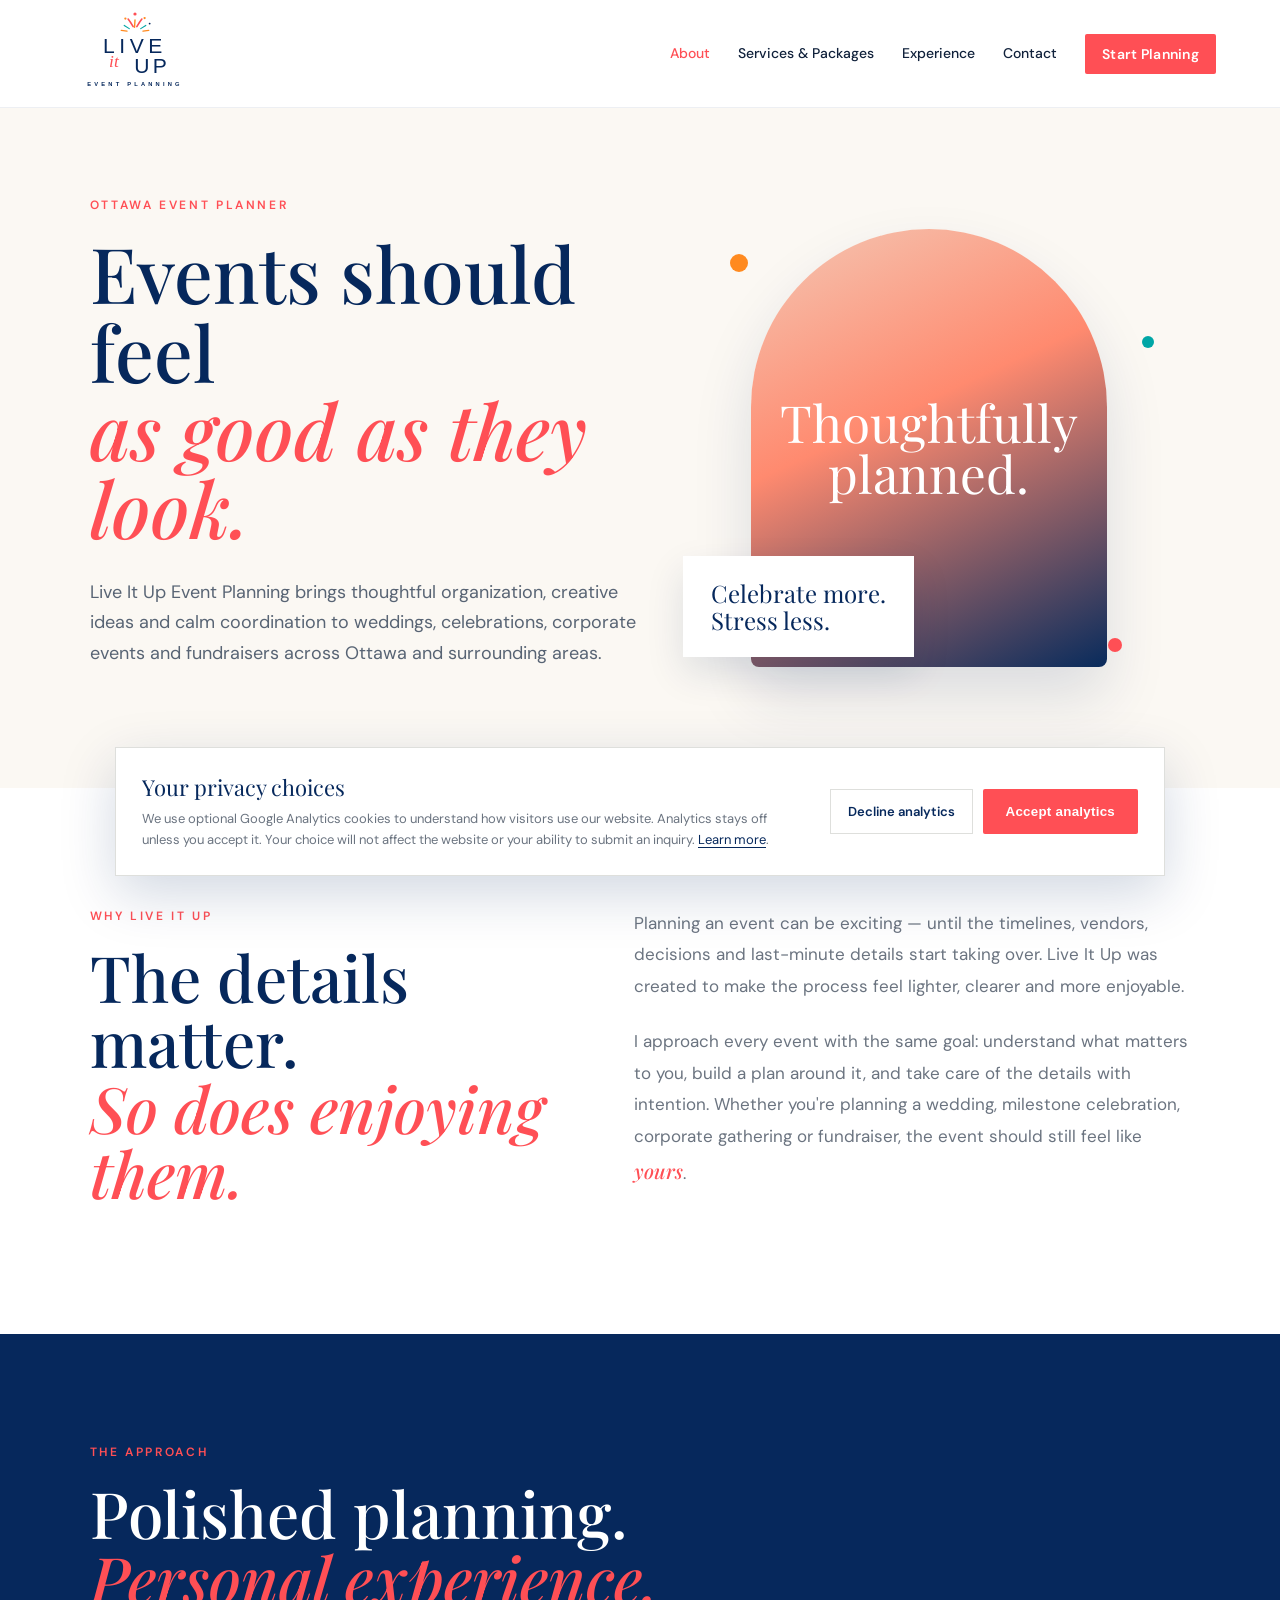
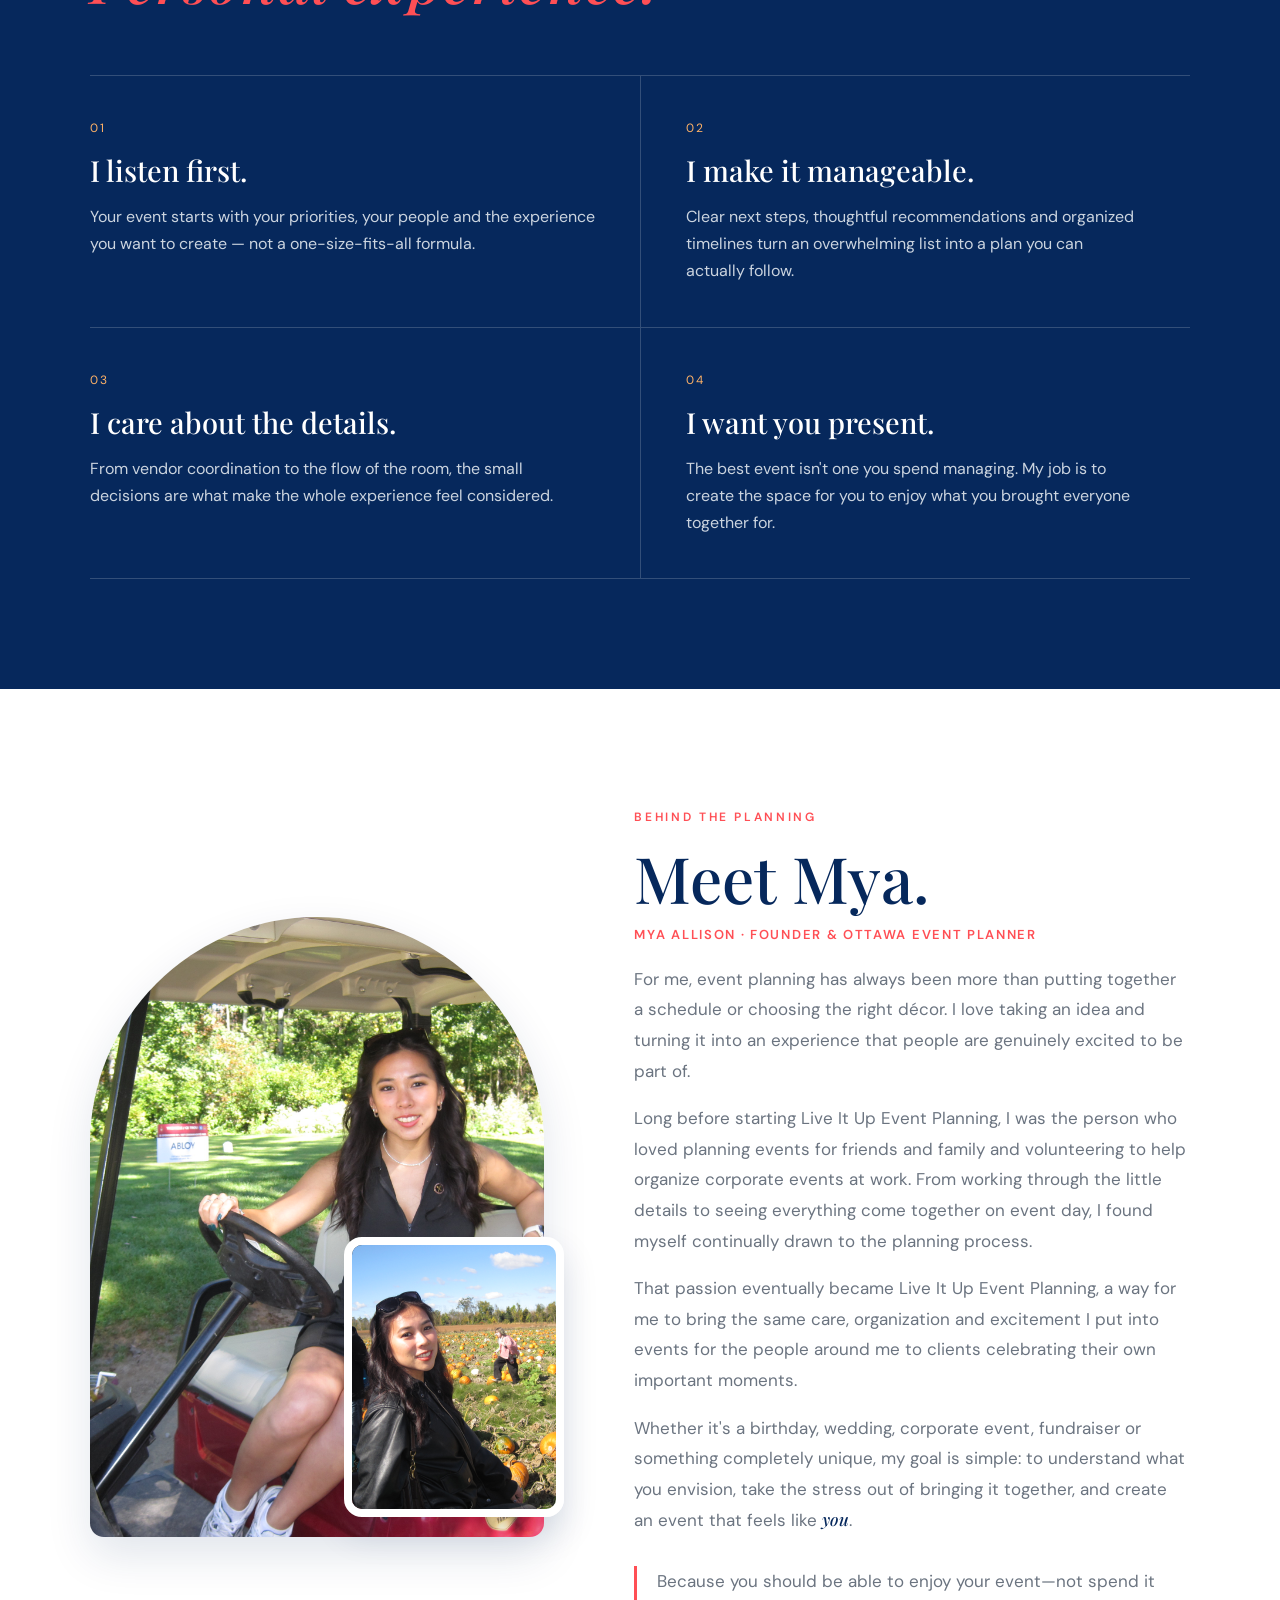
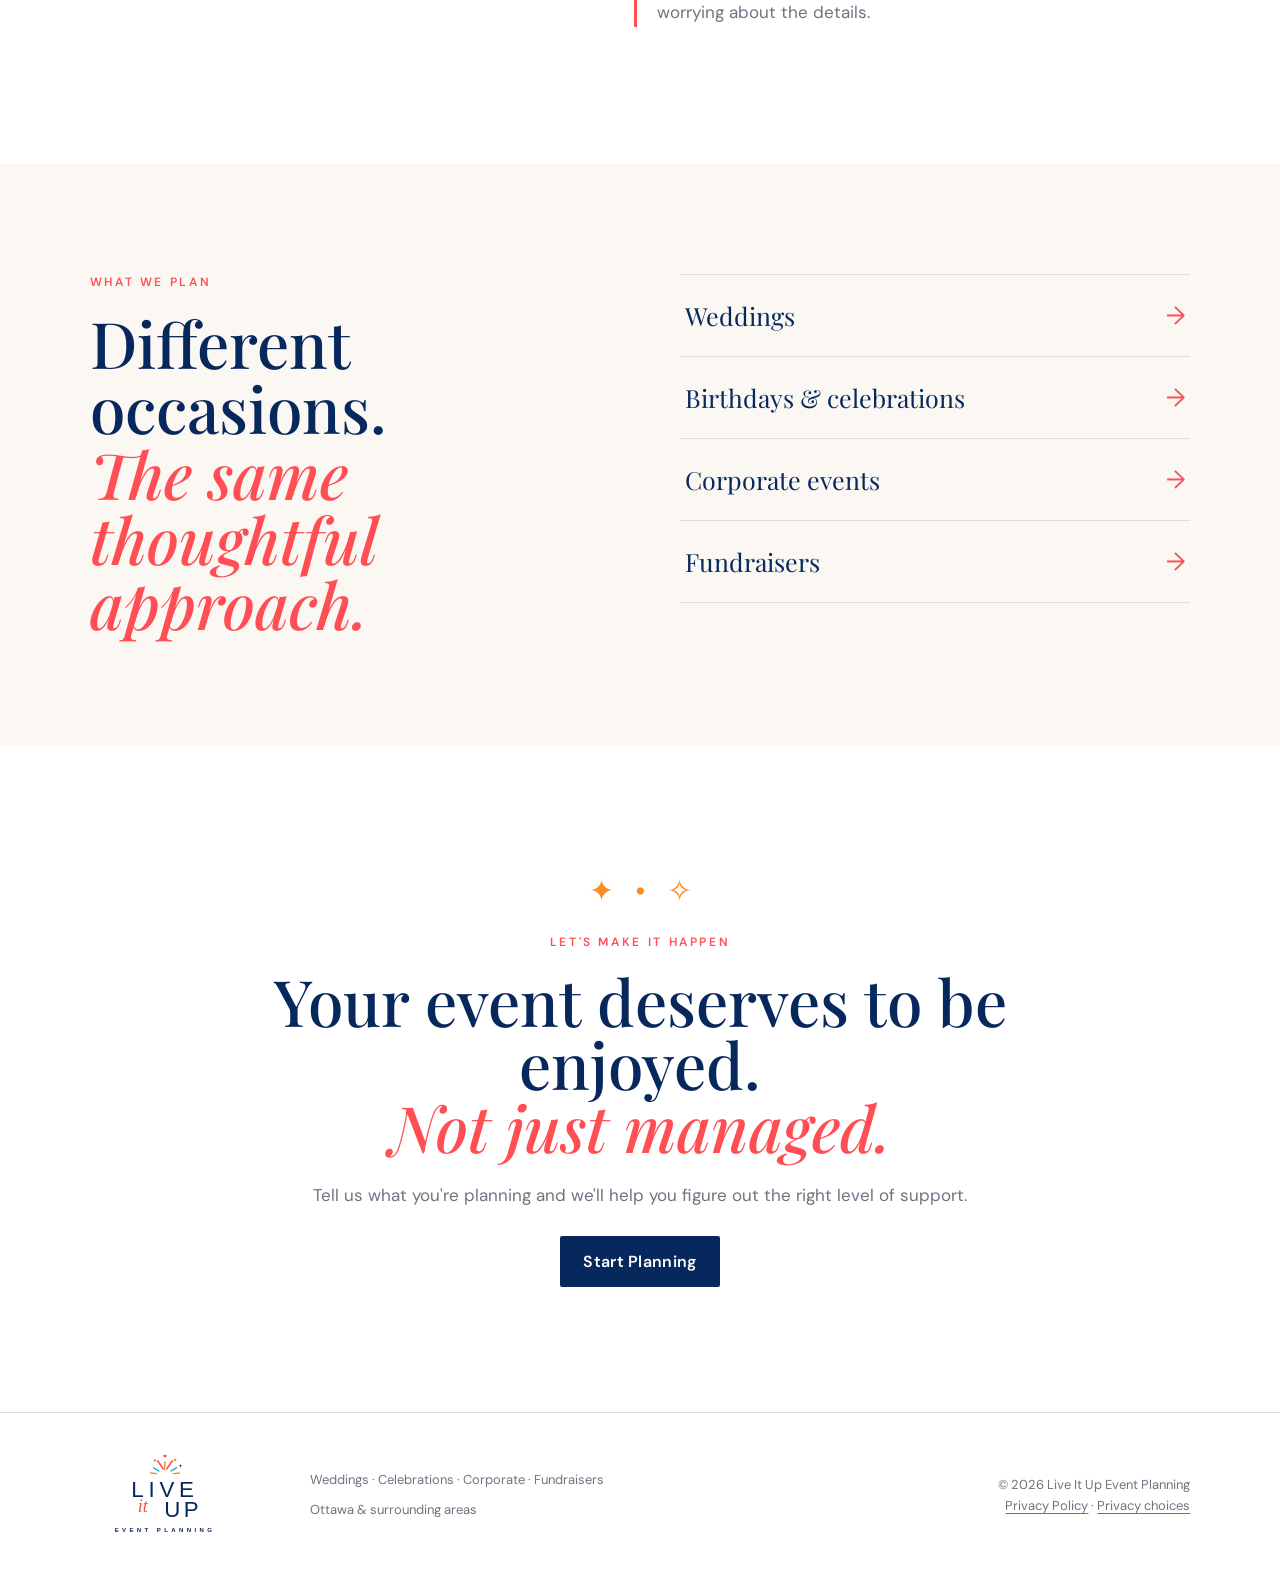
==== commit c2f9c72a: "Improve Ottawa SEO for about.html" ====
--- a/about.html
+++ b/about.html
@@ -1,20 +1,20 @@
-<!doctype html><html lang="en"><head><meta charset="utf-8"><meta name="viewport" content="width=device-width,initial-scale=1"><meta name="description" content="Meet Mya Allison, founder and event planner behind Live It Up Event Planning in Ottawa."><title>About | Live It Up Event Planning</title>
+<!doctype html><html lang="en"><head><meta charset="utf-8"><meta name="viewport" content="width=device-width,initial-scale=1"><meta name="description" content="Meet Mya Allison, founder of Live It Up Event Planning, an Ottawa event planner providing thoughtful planning and coordination for celebrations and professional events."><title>About Mya Allison | Ottawa Event Planner</title>
 <link rel="canonical" href="https://liveitupeventplanning.com/about.html">
 <link rel="icon" type="image/svg+xml" href="assets/live-it-up-logo.svg">
 <meta property="og:type" content="website">
 <meta property="og:site_name" content="Live It Up Event Planning">
-<meta property="og:title" content="About | Live It Up Event Planning">
-<meta property="og:description" content="Meet Mya Allison, founder and event planner behind Live It Up Event Planning in Ottawa.">
+<meta property="og:title" content="About Mya Allison | Ottawa Event Planner">
+<meta property="og:description" content="Meet Mya Allison, founder of Live It Up Event Planning, an Ottawa event planner providing thoughtful planning and coordination for celebrations and professional events.">
 <meta property="og:url" content="https://liveitupeventplanning.com/about.html">
 <meta name="twitter:card" content="summary">
-<meta name="twitter:title" content="About | Live It Up Event Planning">
-<meta name="twitter:description" content="Meet Mya Allison, founder and event planner behind Live It Up Event Planning in Ottawa."><link rel="preconnect" href="https://fonts.googleapis.com"><link rel="preconnect" href="https://fonts.gstatic.com" crossorigin><link href="https://fonts.googleapis.com/css2?family=DM+Sans:wght@400;500;600&family=Playfair+Display:ital,wght@0,500;1,500&display=swap" rel="stylesheet"><link rel="stylesheet" href="styles.css">
+<meta name="twitter:title" content="About Mya Allison | Ottawa Event Planner">
+<meta name="twitter:description" content="Meet Mya Allison, founder of Live It Up Event Planning, an Ottawa event planner providing thoughtful planning and coordination for celebrations and professional events."><link rel="preconnect" href="https://fonts.googleapis.com"><link rel="preconnect" href="https://fonts.gstatic.com" crossorigin><link href="https://fonts.googleapis.com/css2?family=DM+Sans:wght@400;500;600&family=Playfair+Display:ital,wght@0,500;1,500&display=swap" rel="stylesheet"><link rel="stylesheet" href="styles.css">
 </head><body>
 <header class="site-header"><a class="brand" href="index.html" aria-label="Live It Up home"><img src="assets/live-it-up-logo.svg" alt="Live It Up Event Planning"></a><button class="menu-toggle" aria-expanded="false" aria-controls="site-nav">Menu</button><nav id="site-nav" class="site-nav" aria-label="Primary navigation"><a class="active" href="about.html">About</a><a href="services.html">Services &amp; Packages</a><a href="experience.html">Experience</a><a href="contact.html">Contact</a><a class="button button-small" href="contact.html">Start Planning</a></nav></header>
-<main><section class="about-hero"><div class="about-hero-copy reveal"><p class="eyebrow">About Live It Up</p><h1>Events should feel<br><em>as good as they look.</em></h1><p class="lede">Live It Up Event Planning brings thoughtful organization, creative ideas and calm coordination to the moments people come together for.</p></div><div class="about-hero-art reveal" aria-hidden="true"><div class="about-arch"><span>Thoughtfully<br>planned.</span></div><div class="about-tag">Celebrate more.<br>Stress less.</div><span class="about-dot a"></span><span class="about-dot b"></span><span class="about-dot c"></span></div></section>
+<main><section class="about-hero"><div class="about-hero-copy reveal"><p class="eyebrow">Ottawa Event Planner</p><h1>Events should feel<br><em>as good as they look.</em></h1><p class="lede">Live It Up Event Planning brings thoughtful organization, creative ideas and calm coordination to weddings, celebrations, corporate events and fundraisers across Ottawa and surrounding areas.</p></div><div class="about-hero-art reveal" aria-hidden="true"><div class="about-arch"><span>Thoughtfully<br>planned.</span></div><div class="about-tag">Celebrate more.<br>Stress less.</div><span class="about-dot a"></span><span class="about-dot b"></span><span class="about-dot c"></span></div></section>
 <section class="about-story"><div><p class="eyebrow">Why Live It Up</p><h2>The details matter.<br><em>So does enjoying them.</em></h2></div><div class="story-copy"><p>Planning an event can be exciting — until the timelines, vendors, decisions and last-minute details start taking over. Live It Up was created to make the process feel lighter, clearer and more enjoyable.</p><p>I approach every event with the same goal: understand what matters to you, build a plan around it, and take care of the details with intention. Whether you're planning a wedding, milestone celebration, corporate gathering or fundraiser, the event should still feel like <em>yours</em>.</p></div></section>
 <section class="values"><div class="values-head"><p class="eyebrow">The approach</p><h2>Polished planning.<br><em>Personal experience.</em></h2></div><div class="value-grid"><article><span>01</span><h3>I listen first.</h3><p>Your event starts with your priorities, your people and the experience you want to create — not a one-size-fits-all formula.</p></article><article><span>02</span><h3>I make it manageable.</h3><p>Clear next steps, thoughtful recommendations and organized timelines turn an overwhelming list into a plan you can actually follow.</p></article><article><span>03</span><h3>I care about the details.</h3><p>From vendor coordination to the flow of the room, the small decisions are what make the whole experience feel considered.</p></article><article><span>04</span><h3>I want you present.</h3><p>The best event isn't one you spend managing. My job is to create the space for you to enjoy what you brought everyone together for.</p></article></div></section>
-<section class="about-founder"><div class="founder-photo founder-photo-real"><img class="founder-main-image" src="assets/mya-golf-cart.JPG" alt="Mya Allison seated in a golf cart at an outdoor event" loading="lazy"><img class="founder-secondary-image" src="assets/mya-pumpkin-patch.JPG" alt="Mya Allison at a pumpkin patch" loading="lazy"></div><div class="founder-copy"><p class="eyebrow">Behind the planning</p><h2>Meet Mya.</h2><p class="founder-role">Mya Allison · Founder &amp; Event Planner</p><p>For me, event planning has always been more than putting together a schedule or choosing the right décor. I love taking an idea and turning it into an experience that people are genuinely excited to be part of.</p><p>Long before starting Live It Up Event Planning, I was the person who loved planning events for friends and family and volunteering to help organize corporate events at work. From working through the little details to seeing everything come together on event day, I found myself continually drawn to the planning process.</p><p>That passion eventually became Live It Up Event Planning, a way for me to bring the same care, organization and excitement I put into events for the people around me to clients celebrating their own important moments.</p><p>Whether it's a birthday, wedding, corporate event, fundraiser or something completely unique, my goal is simple: to understand what you envision, take the stress out of bringing it together, and create an event that feels like <em>you</em>.</p><p class="founder-note">Because you should be able to enjoy your event—not spend it worrying about the details.</p></div></section>
+<section class="about-founder"><div class="founder-photo founder-photo-real"><img class="founder-main-image" src="assets/mya-golf-cart.jpg?v=20261105b" alt="Mya Allison seated in a golf cart at an outdoor event" loading="lazy"><img class="founder-secondary-image" src="assets/mya-pumpkin-patch.jpg?v=20261105b" alt="Mya Allison at a pumpkin patch" loading="lazy"></div><div class="founder-copy"><p class="eyebrow">Behind the planning</p><h2>Meet Mya.</h2><p class="founder-role">Mya Allison · Founder &amp; Ottawa Event Planner</p><p>For me, event planning has always been more than putting together a schedule or choosing the right décor. I love taking an idea and turning it into an experience that people are genuinely excited to be part of.</p><p>Long before starting Live It Up Event Planning, I was the person who loved planning events for friends and family and volunteering to help organize corporate events at work. From working through the little details to seeing everything come together on event day, I found myself continually drawn to the planning process.</p><p>That passion eventually became Live It Up Event Planning, a way for me to bring the same care, organization and excitement I put into events for the people around me to clients celebrating their own important moments.</p><p>Whether it's a birthday, wedding, corporate event, fundraiser or something completely unique, my goal is simple: to understand what you envision, take the stress out of bringing it together, and create an event that feels like <em>you</em>.</p><p class="founder-note">Because you should be able to enjoy your event—not spend it worrying about the details.</p></div></section>
 <section class="about-fit"><div><p class="eyebrow">What we plan</p><h2>Different occasions.<br><em>The same thoughtful approach.</em></h2></div><div class="fit-list"><a href="services.html"><span>Weddings</span><b>→</b></a><a href="services.html"><span>Birthdays & celebrations</span><b>→</b></a><a href="services.html"><span>Corporate events</span><b>→</b></a><a href="services.html"><span>Fundraisers</span><b>→</b></a></div></section>
 <section class="cta"><div class="confetti" aria-hidden="true">✦ &nbsp; • &nbsp; ✧</div><p class="eyebrow">Let's make it happen</p><h2>Your event deserves to be enjoyed.<br><em>Not just managed.</em></h2><p>Tell us what you're planning and we'll help you figure out the right level of support.</p><a class="button button-light" href="contact.html">Start Planning</a></section></main>
 <footer><img src="assets/live-it-up-logo.svg" alt="Live It Up Event Planning"><div><p>Weddings · Celebrations · Corporate · Fundraisers</p><p>Ottawa &amp; surrounding areas</p></div><div class="footer-legal"><p>© <span id="year"></span> Live It Up Event Planning</p><p><a href="privacy.html">Privacy Policy</a> · <button type="button" class="privacy-settings-link" data-open-privacy>Privacy choices</button></p></div></footer><script src="script.js"></script></body></html>
